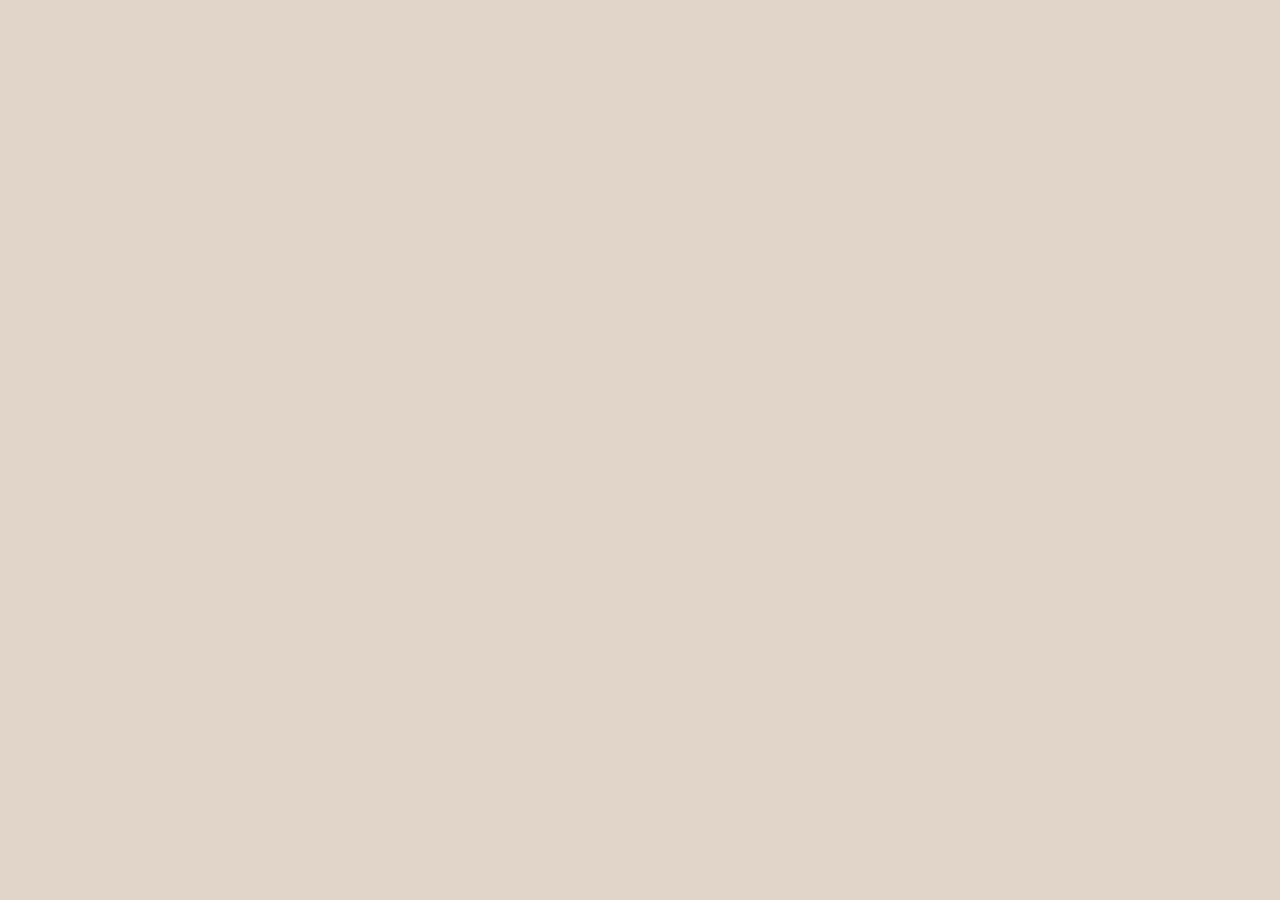
==== pages/home/index.html @ b7cb6e98 "feat: add basic page layout" ====
<!DOCTYPE html>
<html lang="en">
	<head>
		<meta charset="UTF-8" />
		<meta name="viewport" content="width=device-width, initial-scale=1.0" />

		<!--=============== FAVICON ===============-->
		<link rel="apple-touch-icon" sizes="180x180" href="../../assets/favicon/apple-touch-icon.png" />
		<link rel="icon" type="image/png" sizes="32x32" href="../../assets/favicon/favicon-32x32.png" />
		<link rel="icon" type="image/png" sizes="16x16" href="../../assets/favicon/favicon-16x16.png" />
		<link rel="manifest" href="../../assets/favicon/site.webmanifest" />

		<!--=============== CSS ===============-->
		<link rel="stylesheet" href="style.css" />

		<title>Coffee House</title>
	</head>
	<body>

		<!--==================== SCRIPT JS ====================-->
		<script src="script.js" defer></script>
	</body>
</html>
---- pages/home/style.css ----
/*=============== GOOGLE FONTS ===============*/
@import url('https://fonts.googleapis.com/css2?family=Inter:wght@400;600&display=swap');

/*=============== VARIABLES CSS ===============*/
:root {
  /*========== Colors ==========*/
  --text-dark: #403f3d;
  --text-light: #e1d4c9;
  --text-accent: #b0907a;
  --background-body: #e1d4c9;
  --background-container: #665f55;
  --background-backdrop: rgba(64, 63, 61, 0.8);
  --border-light: #c1b6ad;
  --border-dark: #665f55;

  /*========= Font and typography ==========*/
  /* 1rem = 10px*/
  --html-font-size: 62.5%;
  --body-font: 'Inter', sans-serif;
  --h1-font-size: 7.2rem;
  --h2-font-size: 6rem;
  --h3-font-size: 2.4rem;
  --big-font-size: 3.2rem;
  --medium-font-size: 1.6rem;
  --small-font-size: 1rem;

  /*========= Font weight ==========*/
  --font-regular: 400;
  --font-semi-bold: 600;
}

/*========== Responsive typography ==========*/
@media screen and (max-width: 730px) {
  :root {
    --h1-font-size: 6.2rem;
  }
}

@media screen and (max-width: 670px) {
  :root {
    --h1-font-size: 5.2rem;
    --h2-font-size: 3.2rem;
  }
}

@media screen and (max-width: 555px) {
  :root {
    --h1-font-size: 4.2rem;
  }
}

/*=============== BASE ===============*/
* {
  box-sizing: border-box;
  padding: 0;
  margin: 0;
}

html {
  font-size: var(--html-font-size);
  scroll-behavior: smooth;
}

body,
input,
textarea,
button {
  font-family: var(--body-font);
  font-size: var(--medium-font-size);
}

body {
  height: 100%;
  font-style: normal;
  font-weight: var(--font-regular);
  line-height: 150%;
  background-color: var(--background-body);
  color: var(--text-dark);
}

h1,
h2,
h3 {
  font-weight: var(--font-semi-bold);
}

ul,
ol,
li {
  list-style: none;
}

a {
  text-decoration: none;
}

img {
  display: block;
  max-width: 100%;
  height: auto;
}
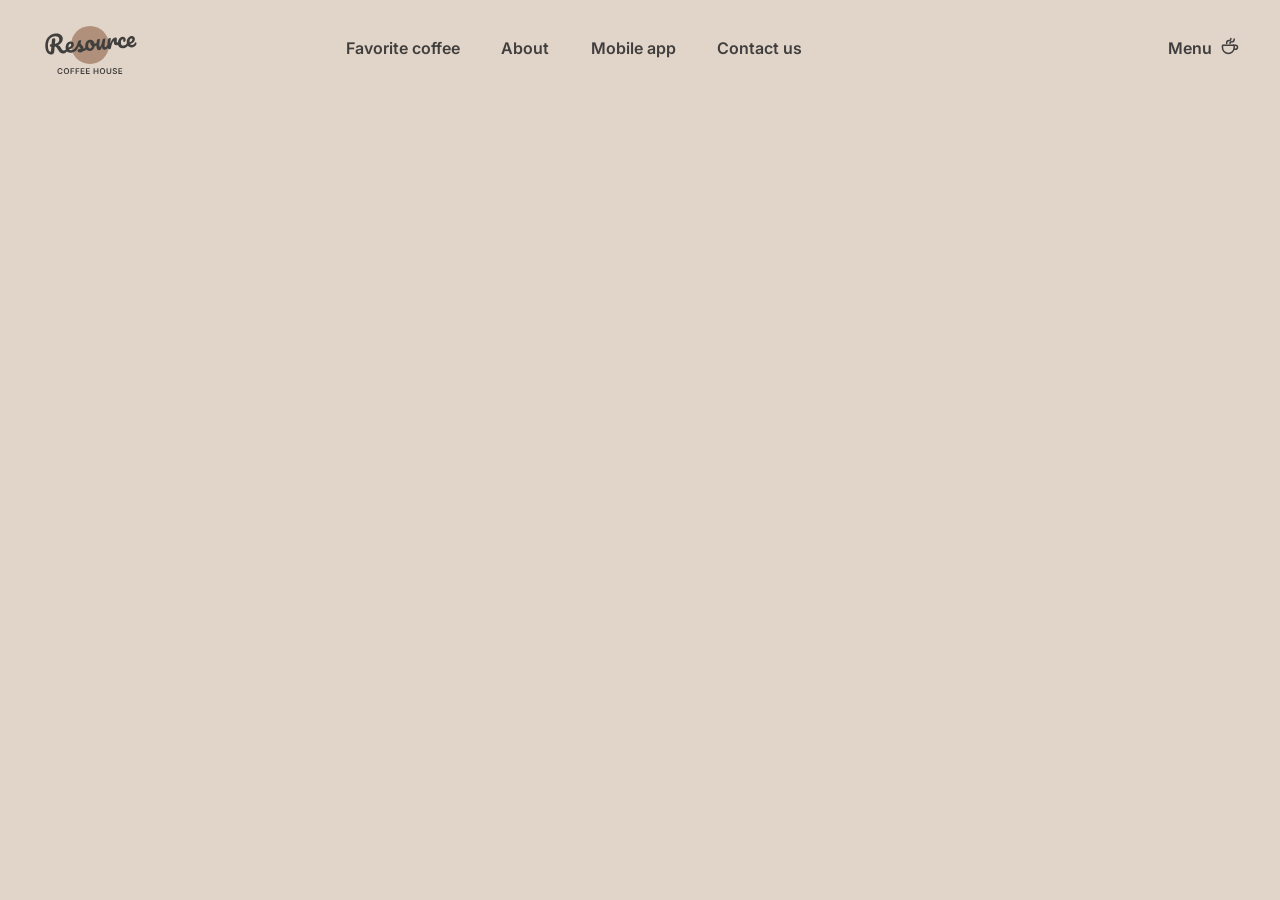
==== commit 2b6045ff: "feat: add header" ====
--- a/pages/home/index.html
+++ b/pages/home/index.html
@@ -16,6 +16,55 @@
 		<title>Coffee House</title>
 	</head>
 	<body>
+		<div class="wrapper">
+			<!--==================== HEADER ====================-->
+			<header class="header">
+				<div class="header__container _container">
+					<div class="header__logo">
+						<a class="logo" href="index.html">
+							<svg class="logo__icon">
+								<use xlink:href="../../assets/svg/sprite.svg#logo"></use>
+							</svg>
+						</a>
+					</div>
+					<div class="header__menu">
+						<nav class="menu">
+							<ul class="menu__list">
+								<li class="menu__item">
+									<a href="#favorite-coffee" class="menu__link link">Favorite coffee</a>
+								</li>
+								<li class="menu__item">
+									<a href="#about" class="menu__link link">About</a>
+								</li>
+								<li class="menu__item">
+									<a href="#mobile-app" class="menu__link link">Mobile app</a>
+								</li>
+								<li class="menu__item">
+									<a href="#contacts" class="menu__link link">Contact us</a>
+								</li>
+							</ul>
+						</nav>
+						<div class="header__coffee-menu image-link">
+							<a class="image-link__link link" href="../menu/index.html">
+								Menu
+								<svg class="coffee__icon">
+									<use xlink:href="../../assets/svg/sprite.svg#coffee-cup"></use>
+								</svg>
+							</a>
+						</div>
+					</div>
+					<div class="menu__icon">
+						<span></span>
+					</div>
+				</div>
+			</header>
+
+			<!--==================== MAIN ====================-->
+			<main class="main"></main>
+
+			<!--==================== FOOTER ====================-->
+			<footer class="footer" id="contacts"></footer>
+		</div>
 
 		<!--==================== SCRIPT JS ====================-->
 		<script src="script.js" defer></script>
--- a/pages/home/style.css
+++ b/pages/home/style.css
@@ -99,3 +99,127 @@
   max-width: 100%;
   height: auto;
 }
+
+/*=============== REUSABLE CSS CLASSES ===============*/
+.wrapper {
+  display: flex;
+  flex-direction: column;
+  min-height: 100%;
+  padding-top: 2rem;
+  padding-bottom: 4rem;
+  overflow: hidden;
+}
+
+._container {
+  max-width: 1440px;
+  margin: 0 auto;
+  padding: 0 4rem;
+}
+
+.text_italic {
+  color: var(--text-accent);
+  font-style: oblique;
+}
+
+.link {
+  position: relative;
+  font-weight: var(--font-semi-bold);
+  color: var(--text-dark);
+  line-height: 150%;
+  border-bottom: 8px solid transparent;
+}
+
+.link::after {
+  content: '';
+  position: absolute;
+  bottom: -6px;
+  display: block;
+  width: 100%;
+  height: 2px;
+  transform: scaleX(0);
+  opacity: 0;
+  background-color: var(--text-dark);
+  transition: all 0.4s ease-in-out;
+}
+
+@media (hover: hover) and (pointer: fine) {
+  .link:hover::after {
+    transform: scaleX(1);
+    opacity: 1;
+  }
+}
+
+.header-block__title {
+  font-size: var(--h2-font-size);
+  line-height: 125%;
+  font-style: normal;
+}
+
+/*=============== HEADER ===============*/
+.header {
+  width: 100%;
+}
+
+.header__container {
+  display: flex;
+  justify-content: space-between;
+  align-items: center;
+  min-height: 60px;
+  margin-bottom: 2rem;
+}
+
+/*========== logo ==========*/
+.header__logo {
+  width: 100px;
+  height: 60px;
+}
+
+.logo {
+  pointer-events: none;
+}
+
+.logo__icon {
+  width: 100px;
+  height: 60px;
+}
+
+/*========== header menu ==========*/
+.header__menu {
+  display: flex;
+  justify-content: space-between;
+  align-items: center;
+  width: 894px;
+}
+
+/*========== menu ==========*/
+.menu {
+  width: 456px;
+}
+
+.menu__list {
+  display: flex;
+  justify-content: space-between;
+}
+
+.menu__item,
+.image-link {
+  height: 28px;
+}
+
+/*========== coffee-menu ==========*/
+.coffee__icon {
+  margin-left: 0.4rem;
+  width: 20px;
+  height: 20px;
+  vertical-align: top;
+}
+
+/*========== burger ===========*/
+.menu__icon {
+  display: none;
+}
+
+/*=============== MAIN ===============*/
+.main {
+  flex: 1 1 auto;
+}
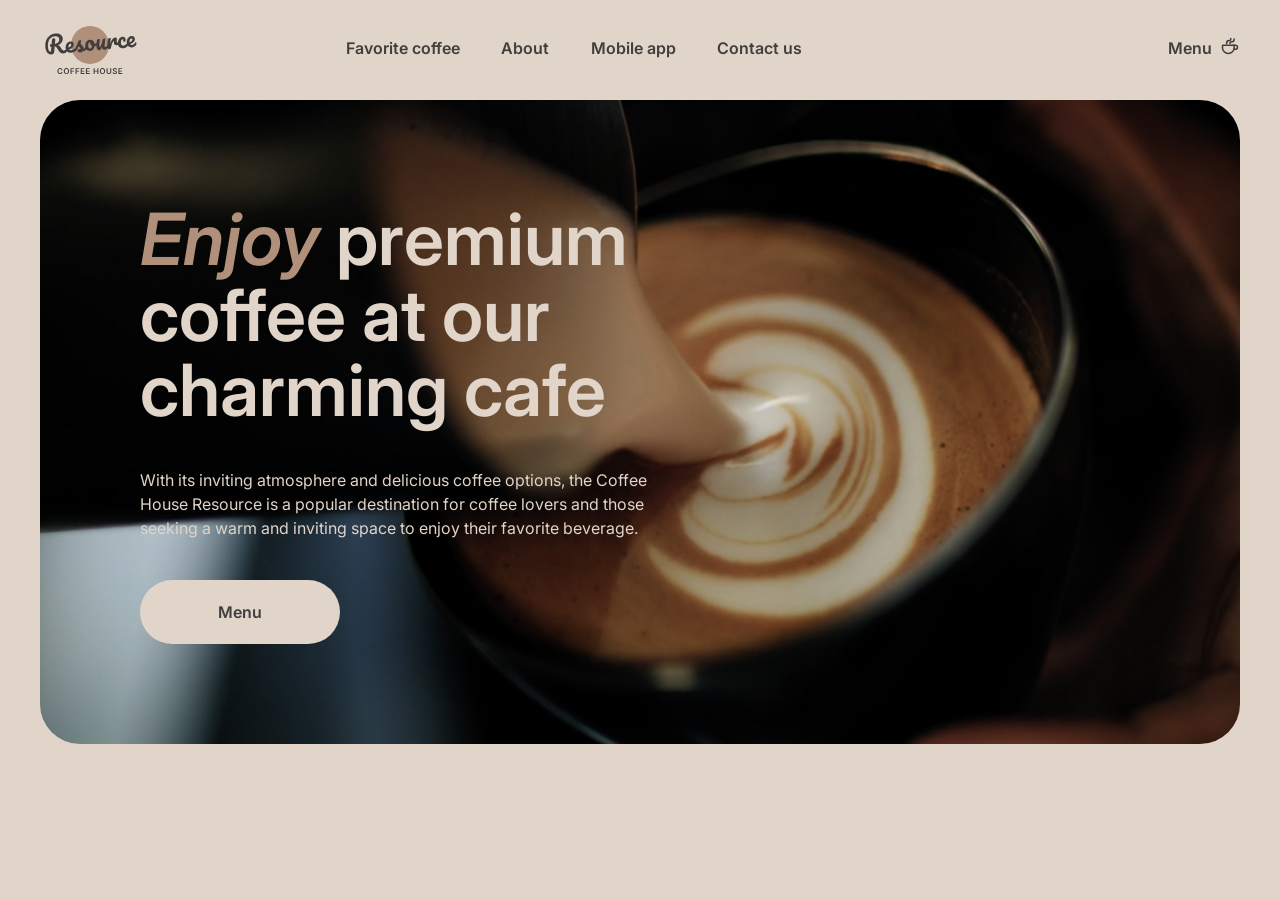
==== commit b05c5d6d: "feat: add hero section" ====
--- a/pages/home/index.html
+++ b/pages/home/index.html
@@ -60,7 +60,29 @@
 			</header>
 
 			<!--==================== MAIN ====================-->
-			<main class="main"></main>
+			<main class="main">
+				<!--==================== HERO ====================-->
+				<section class="hero" id="hero">
+					<div class="hero__container _container">
+						<div class="hero__box">
+							<div class="hero__content">
+								<h1 class="hero__title"><span class="text_italic">Enjoy</span> premium coffee at our charming cafe</h1>
+								<p class="hero__text">
+									With its inviting atmosphere and delicious coffee options, the Coffee House Resource is a popular
+									destination for coffee lovers and those seeking a warm and inviting space to enjoy their favorite
+									beverage.
+								</p>
+								<a class="hero__button button-primary" href="../menu/index.html">
+									<span class="button-primary__text">Menu</span>
+									<svg class="coffee-icon">
+										<use xlink:href="../../assets/svg/sprite.svg#coffee-cup"></use>
+									</svg>
+								</a>
+							</div>
+						</div>
+					</div>
+				</section>
+			</main>
 
 			<!--==================== FOOTER ====================-->
 			<footer class="footer" id="contacts"></footer>
--- a/pages/home/style.css
+++ b/pages/home/style.css
@@ -223,3 +223,72 @@
 .main {
   flex: 1 1 auto;
 }
+
+/*========== hero ===========*/
+.hero__container {
+  margin-bottom: 10rem;
+}
+
+.hero__box {
+  background: url('../../assets/images/img-hero.jpg');
+  background-position: center center;
+  background-size: cover;
+  background-repeat: no-repeat;
+  border-radius: 40px;
+  padding: 10.1rem 10rem 10rem;
+}
+
+.hero__content {
+  max-width: 530px;
+}
+
+.hero__title {
+  color: var(--text-light);
+  font-size: var(--h1-font-size);
+  line-height: 105%;
+  margin-bottom: 4rem;
+}
+
+.hero__text {
+  color: var(--text-light);
+  margin-bottom: 4rem;
+}
+
+.button-primary {
+  display: inline-block;
+  position: relative;
+  width: 200px;
+  padding: 2rem 0;
+  border-radius: 100px;
+  background: var(--background-body);
+  font-weight: var(--font-semi-bold);
+  color: var(--text-dark);
+  text-align: center;
+  cursor: pointer;
+}
+
+.button-primary__text {
+  transition: all 0.4s ease-out;
+}
+
+.coffee-icon {
+  position: absolute;
+  top: 50%;
+  left: 50%;
+  transform: translate(-50%, -50%);
+  margin-left: 2.6rem;
+  width: 20px;
+  height: 20px;
+  opacity: 0;
+  transition: all 0.4s ease;
+}
+
+@media (hover: hover) and (pointer: fine) {
+  .button-primary:hover .coffee-icon {
+    opacity: 1;
+  }
+
+  .button-primary:hover .button-primary__text {
+    margin-right: 2.9rem;
+  }
+}
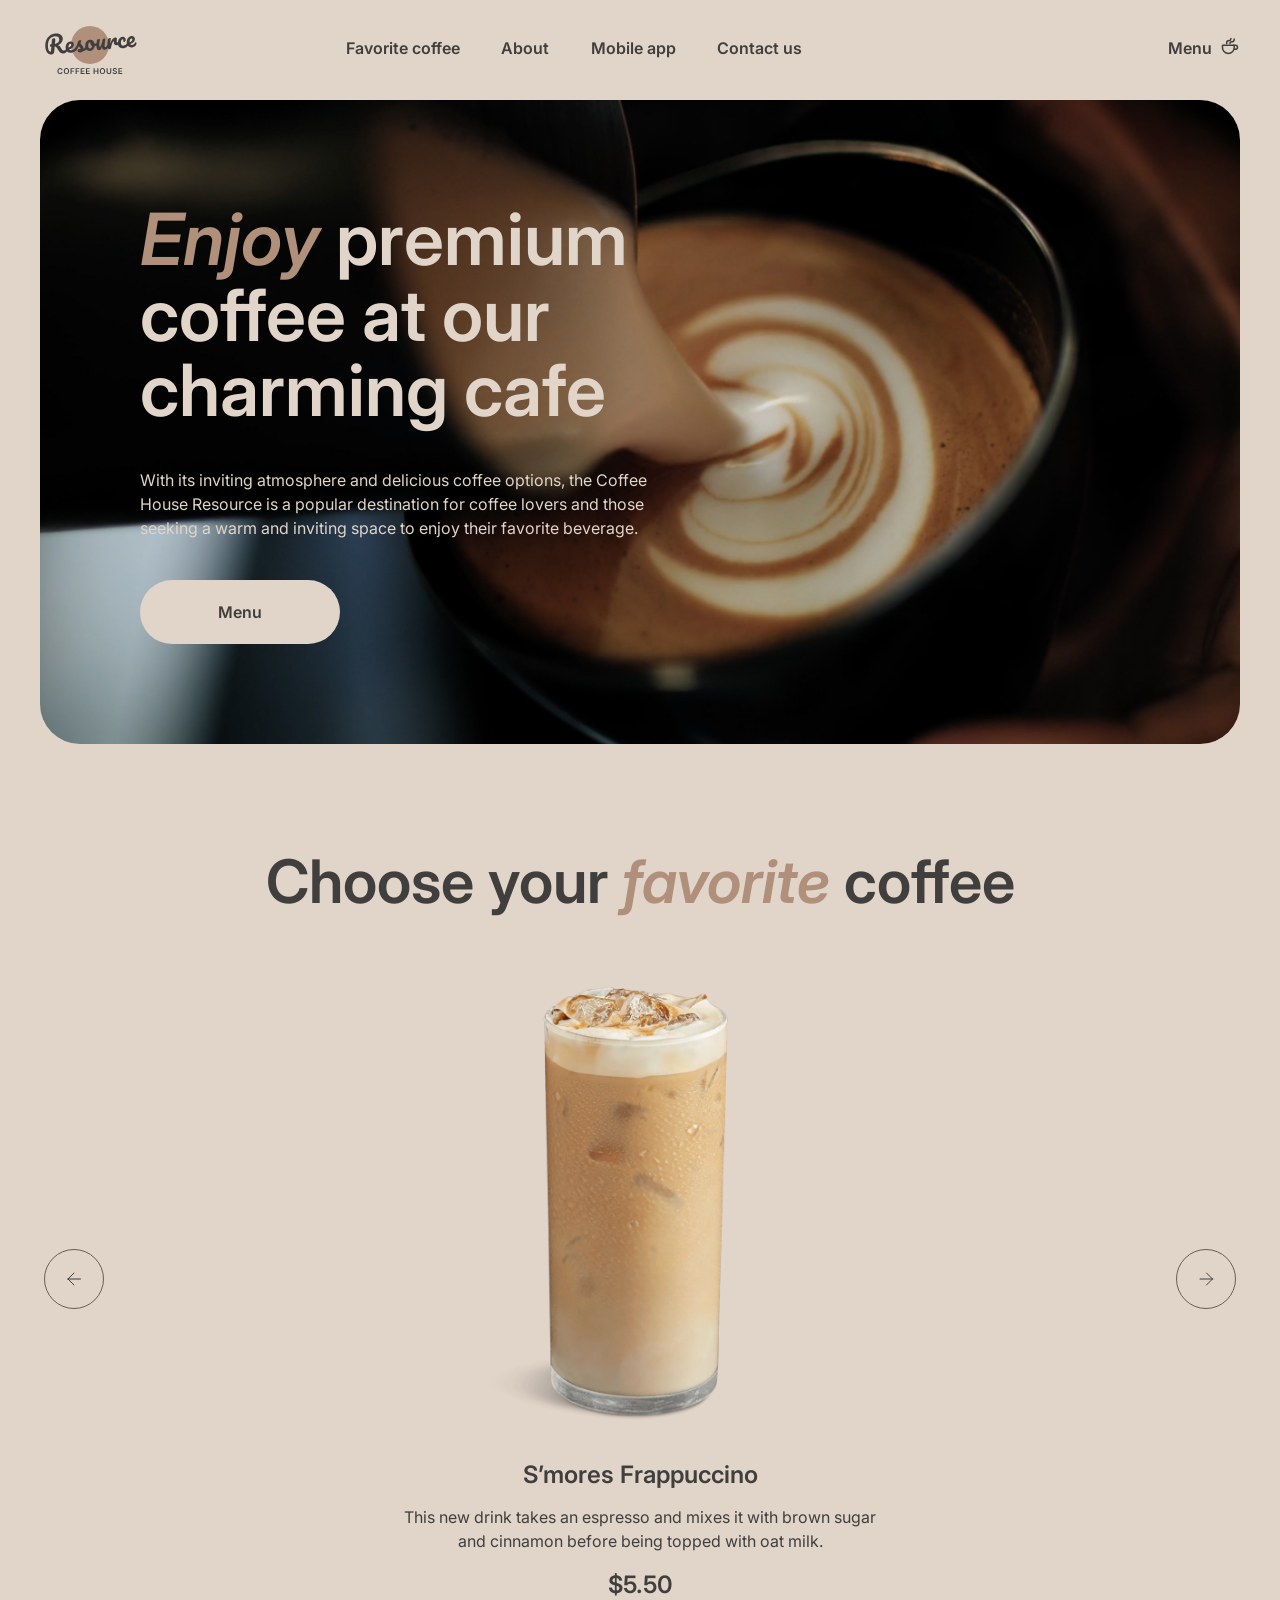
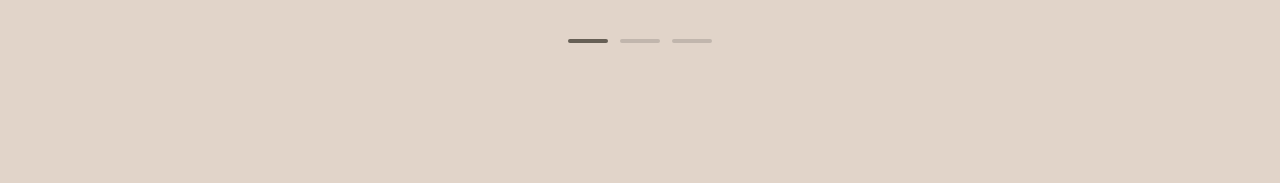
==== commit 841389e5: "feat: add favorite-coffee section" ====
--- a/pages/home/index.html
+++ b/pages/home/index.html
@@ -82,6 +82,42 @@
 						</div>
 					</div>
 				</section>
+				<!--==================== FAVORITE-COFFEE ====================-->
+				<section class="favorite-coffee" id="favorite-coffee">
+					<div class="favorite-coffee__container _container">
+						<div class="favorite-coffee__header header-block">
+							<h2 class="header-block__title">Choose your <span class="text_italic">favorite</span> coffee</h2>
+						</div>
+						<div class="favorite-coffee__column">
+							<div class="favorite-coffee__row">
+								<button class="button-control">
+									<svg class="button-control-icon">
+										<use xlink:href="../../assets/svg/sprite.svg#arrow-left"></use>
+									</svg>
+								</button>
+								<div class="favorite-coffee__content coffee-slider">
+									<img class="coffee-slider__img" src="../../assets/images/coffee-slider/1.png" alt="coffee" />
+									<h3 class="coffee-slider__title">S’mores Frappuccino</h3>
+									<p class="coffee-slider__description">
+										This new drink takes an espresso and mixes it with brown sugar and cinnamon before being topped with
+										oat milk.
+									</p>
+									<span class="coffee-slider__value">$5.50</span>
+								</div>
+								<button class="button-control">
+									<svg class="button-control-icon">
+										<use xlink:href="../../assets/svg/sprite.svg#arrow-right"></use>
+									</svg>
+								</button>
+							</div>
+							<div class="favorite-coffee__progress progress">
+								<span class="dash dash_active"></span>
+								<span class="dash"></span>
+								<span class="dash"></span>
+							</div>
+						</div>
+					</div>
+				</section>
 			</main>
 
 			<!--==================== FOOTER ====================-->
--- a/pages/home/style.css
+++ b/pages/home/style.css
@@ -292,3 +292,103 @@
     margin-right: 2.9rem;
   }
 }
+
+/*========== favorite-coffee ===========*/
+.favorite-coffee__container {
+  margin-bottom: 10rem;
+}
+
+.favorite-coffee__header {
+  text-align: center;
+  margin-bottom: 4rem;
+}
+
+.favorite-coffee__column {
+  display: flex;
+  flex-direction: column;
+  padding: 0 0.4rem;
+}
+
+.favorite-coffee__row {
+  display: flex;
+  justify-content: space-between;
+  align-items: center;
+  margin-bottom: 3.9rem;
+}
+
+.button-control {
+  display: flex;
+  align-items: center;
+  justify-content: center;
+  width: 60px;
+  height: 60px;
+  border-radius: 100px;
+  border: 1px solid var(--border-dark);
+  background-color: var(--background-body);
+  transition: all 0.4s ease;
+  cursor: pointer;
+}
+
+.button-control-icon {
+  width: 24px;
+  height: 24px;
+  stroke: var(--text-dark);
+  transition: all 0.4s ease;
+}
+
+@media (hover: hover) and (pointer: fine) {
+  .button-control:hover {
+    background-color: var(--background-container);
+  }
+
+  .button-control:hover .button-control-icon {
+    stroke: var(--border-light);
+  }
+}
+
+.coffee-slider {
+  max-width: 480px;
+  display: flex;
+  flex-direction: column;
+  align-items: center;
+}
+
+.coffee-slider__img {
+  width: 100%;
+  margin-bottom: 2.1rem;
+}
+
+.coffee-slider__title {
+  font-size: var(--h3-font-size);
+  line-height: 125%;
+  margin-bottom: 1.5rem;
+}
+
+.coffee-slider__description {
+  text-align: center;
+  margin-bottom: 1.7rem;
+}
+
+.coffee-slider__value {
+  font-size: var(--h3-font-size);
+  line-height: 125%;
+  font-weight: var(--font-semi-bold);
+}
+
+.progress {
+  align-self: center;
+  display: flex;
+  gap: 12px;
+}
+
+.dash {
+  display: inline-block;
+  width: 40px;
+  height: 4px;
+  border-radius: 100px;
+  background-color: var(--border-light);
+}
+
+.dash_active {
+  background-color: var(--border-dark);
+}
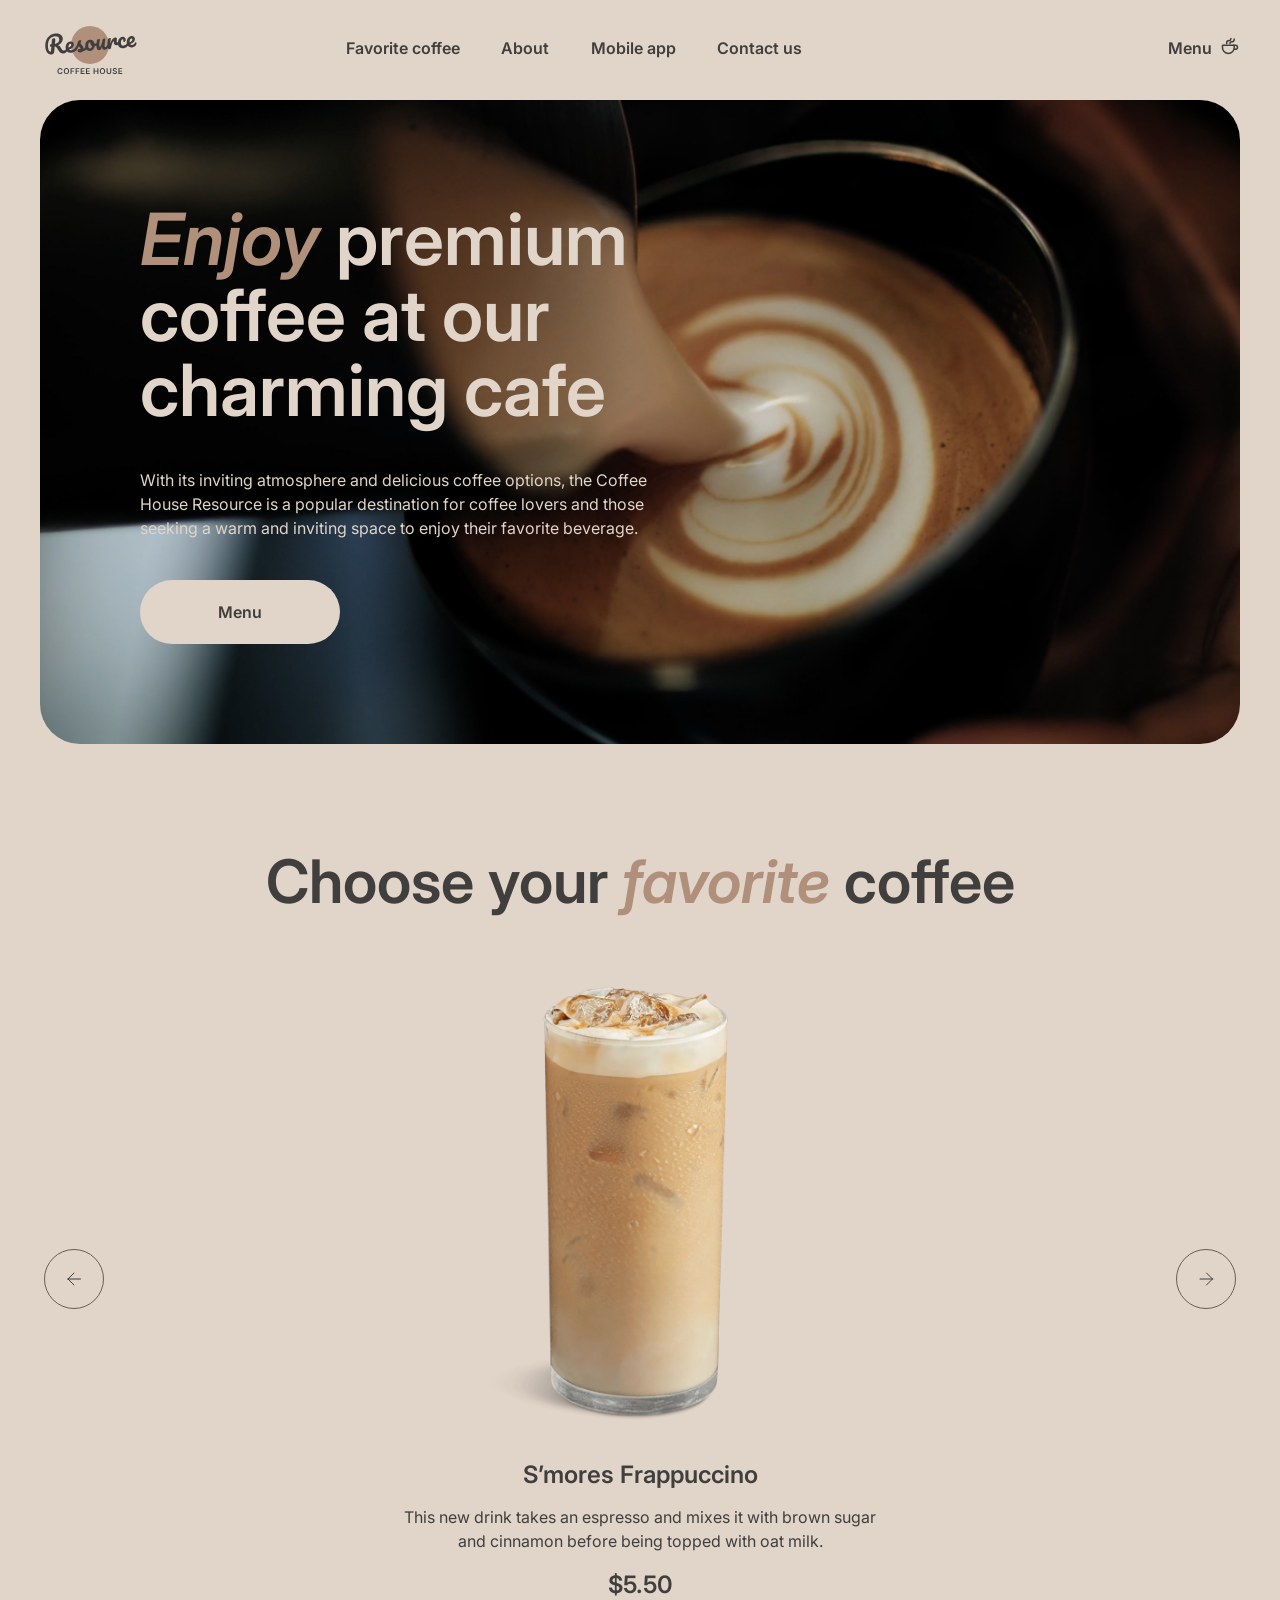
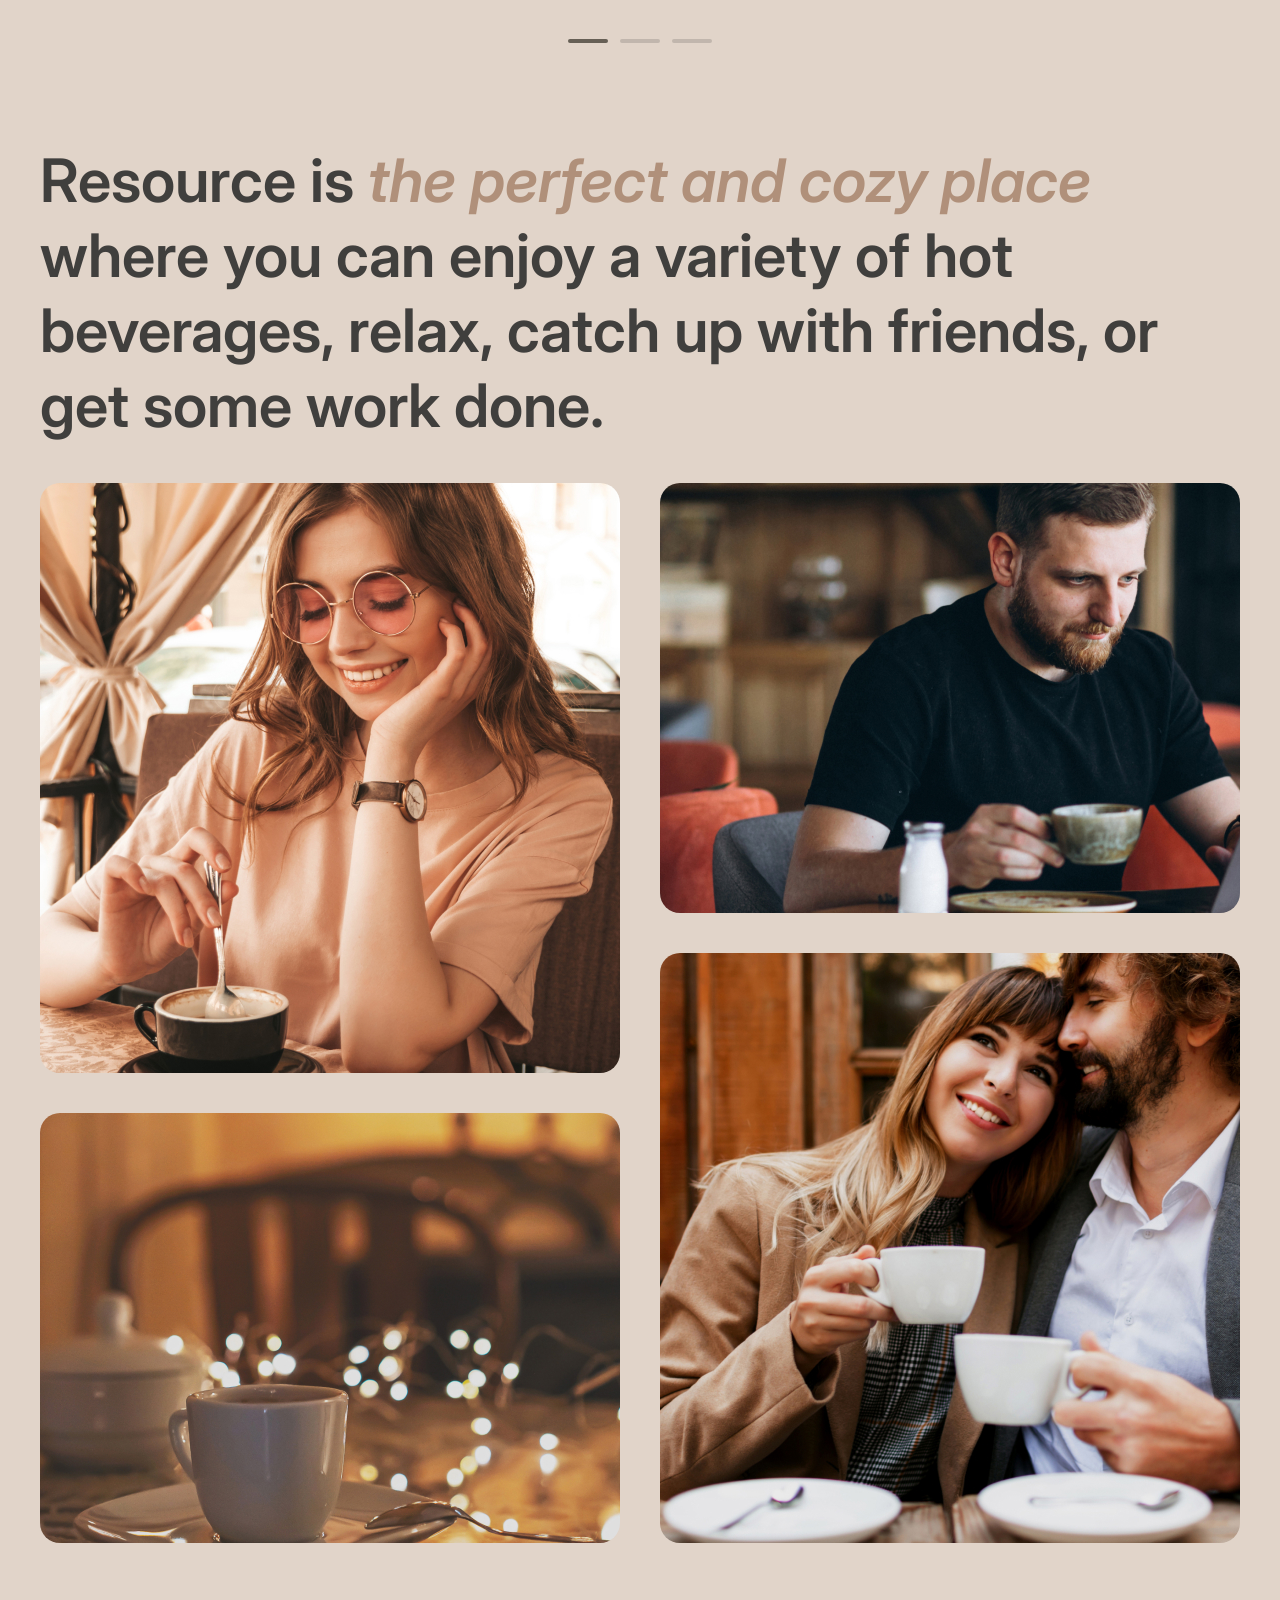
==== commit d09a888a: "feat: add about section" ====
--- a/pages/home/index.html
+++ b/pages/home/index.html
@@ -118,6 +118,27 @@
 						</div>
 					</div>
 				</section>
+				<!--==================== ABOUT ====================-->
+				<section class="about" id="about">
+					<div class="about__container _container">
+						<div class="about__header header-block">
+							<h2 class="header-block__title">
+								Resource is <span class="text_italic">the perfect and cozy place</span> where you can enjoy a variety of
+								hot beverages, relax, catch up with friends, or get some work done.
+							</h2>
+						</div>
+						<div class="about__row">
+							<div class="about__column">
+								<div class="about__image-box"></div>
+								<div class="about__image-box"></div>
+							</div>
+							<div class="about__column">
+								<div class="about__image-box"></div>
+								<div class="about__image-box"></div>
+							</div>
+						</div>
+					</div>
+				</section>
 			</main>
 
 			<!--==================== FOOTER ====================-->
--- a/pages/home/style.css
+++ b/pages/home/style.css
@@ -392,3 +392,63 @@
 .dash_active {
   background-color: var(--border-dark);
 }
+
+/*========== about ===========*/
+.about__container {
+  margin-bottom: 10rem;
+}
+
+.about__header {
+  margin-bottom: 4rem;
+}
+
+.about__row {
+  display: flex;
+  flex-wrap: wrap;
+  margin: 0px -2rem;
+}
+
+.about__column {
+  flex: 50%;
+  max-width: 50%;
+  padding: 0 2rem;
+}
+
+.about__image-box {
+  max-width: 660px;
+  border-radius: 20px;
+  background-size: 726px;
+  background-position: center;
+  background-repeat: no-repeat;
+  transition: 0.4s ease;
+}
+
+.about__image-box:not(:last-child) {
+  margin-bottom: 4rem;
+}
+
+.about__column:first-child .about__image-box:first-child {
+  height: 590px;
+  background-image: url('../../assets/images/about/1.jpg');
+}
+
+.about__column:first-child .about__image-box:last-child {
+  height: 430px;
+  background-image: url('../../assets/images/about/2.jpg');
+}
+
+.about__column:last-child .about__image-box:first-child {
+  height: 430px;
+  background-image: url('../../assets/images/about/3.jpg');
+}
+
+.about__column:last-child .about__image-box:last-child {
+  height: 590px;
+  background-image: url('../../assets/images/about/4.jpg');
+}
+
+@media (hover: hover) and (pointer: fine) {
+  .about__image-box:hover {
+    background-size: 660px;
+  }
+}
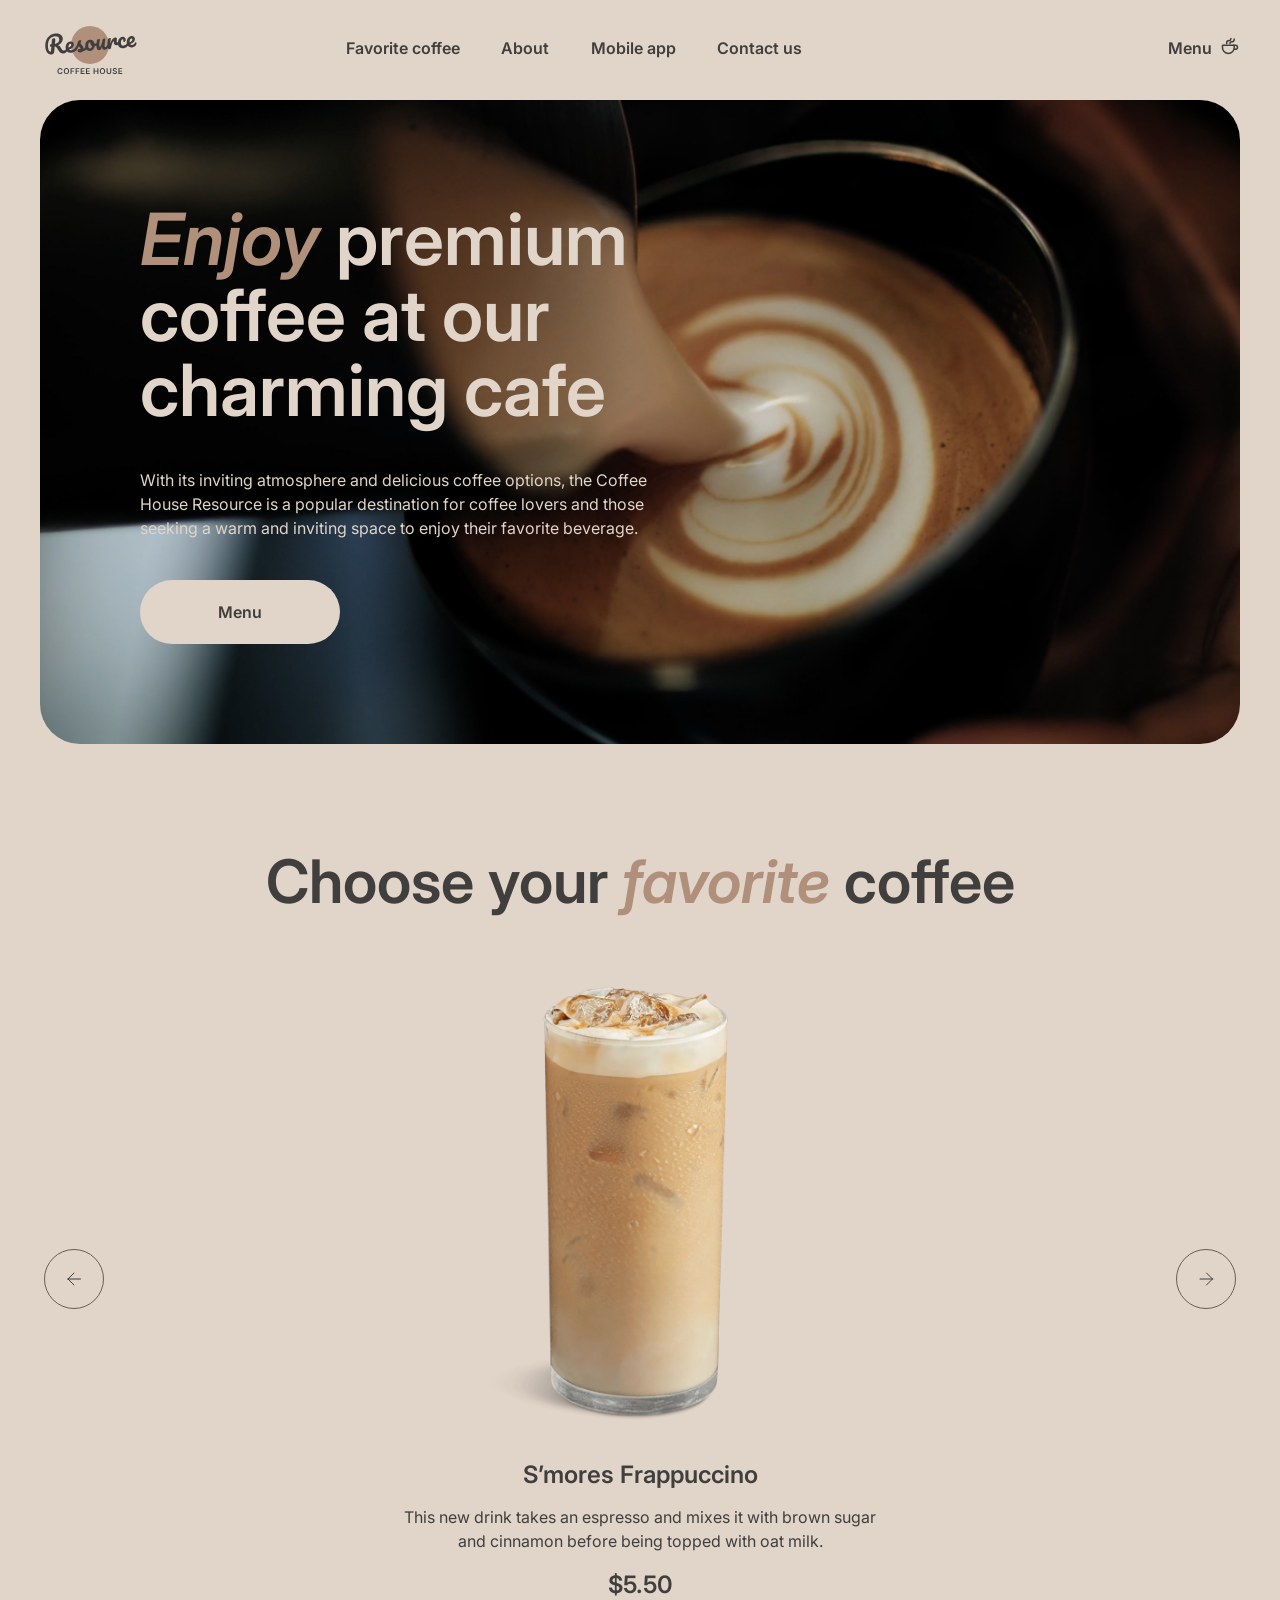
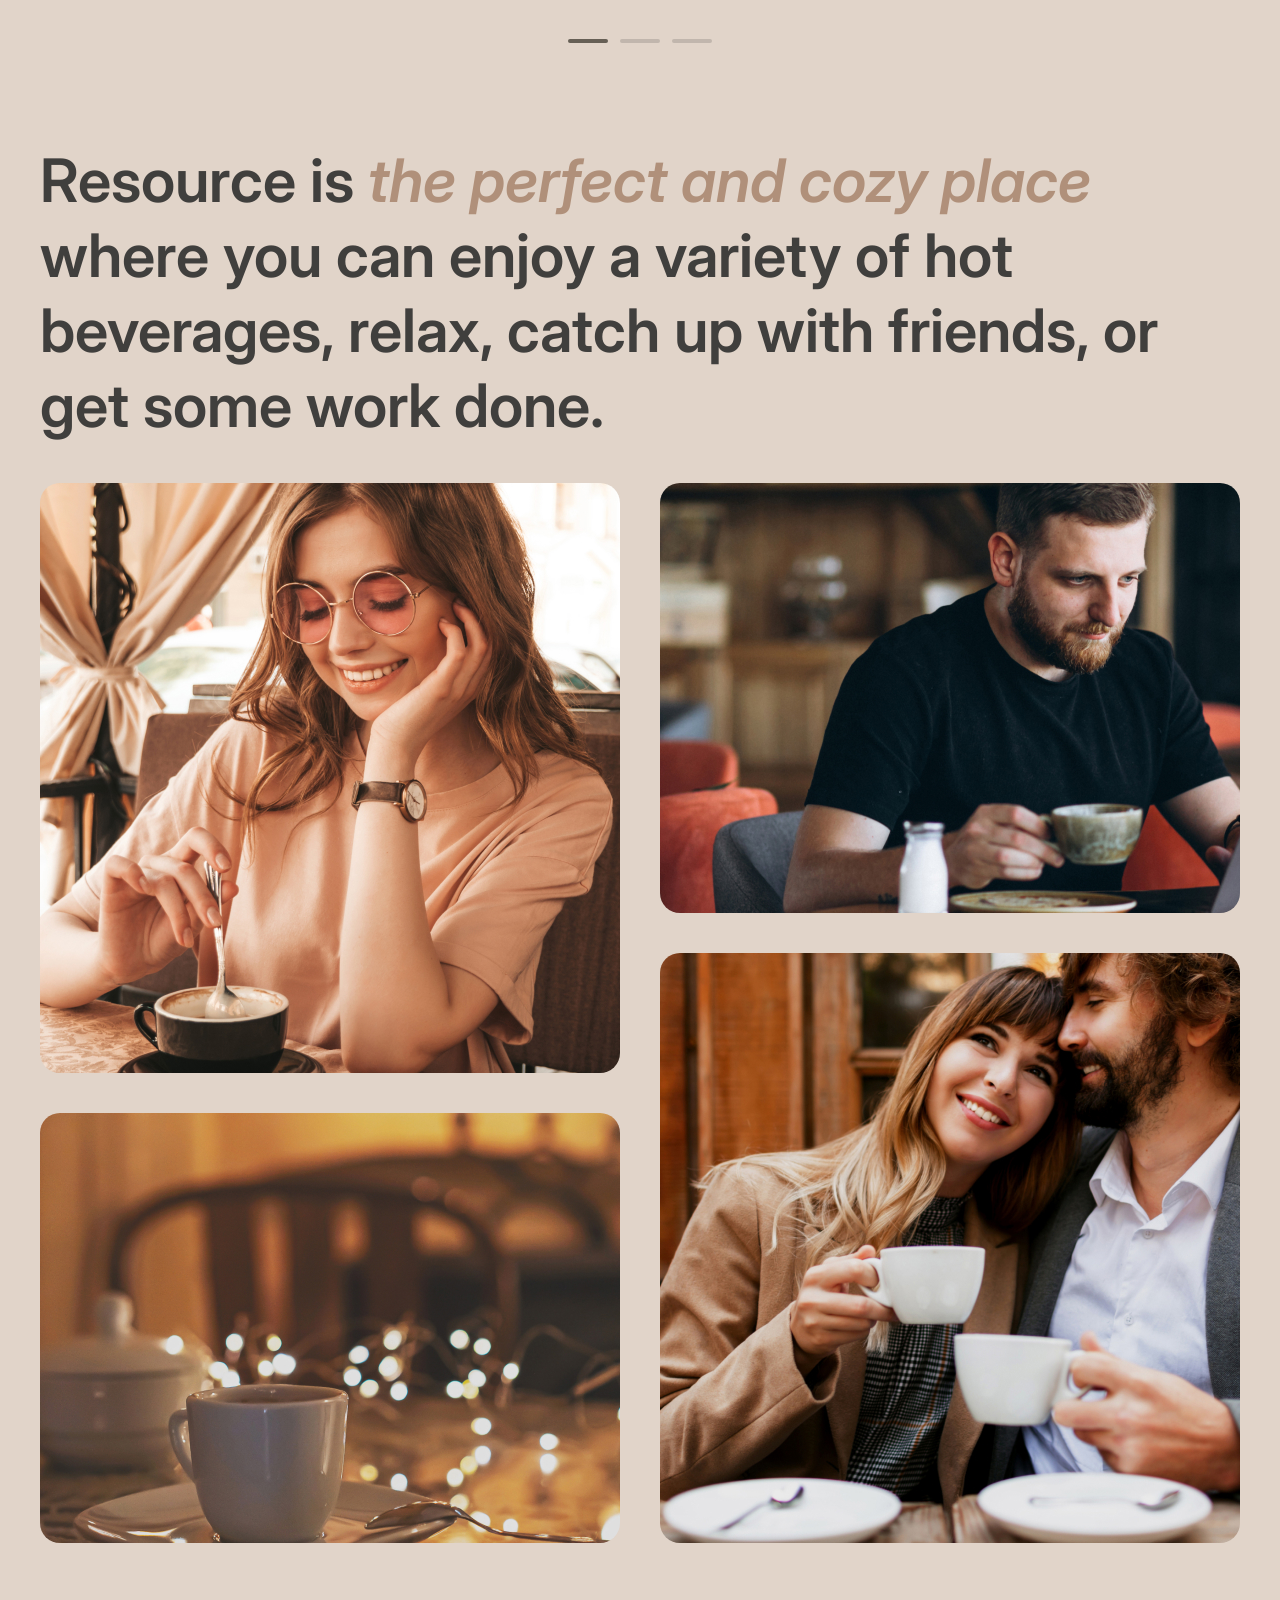
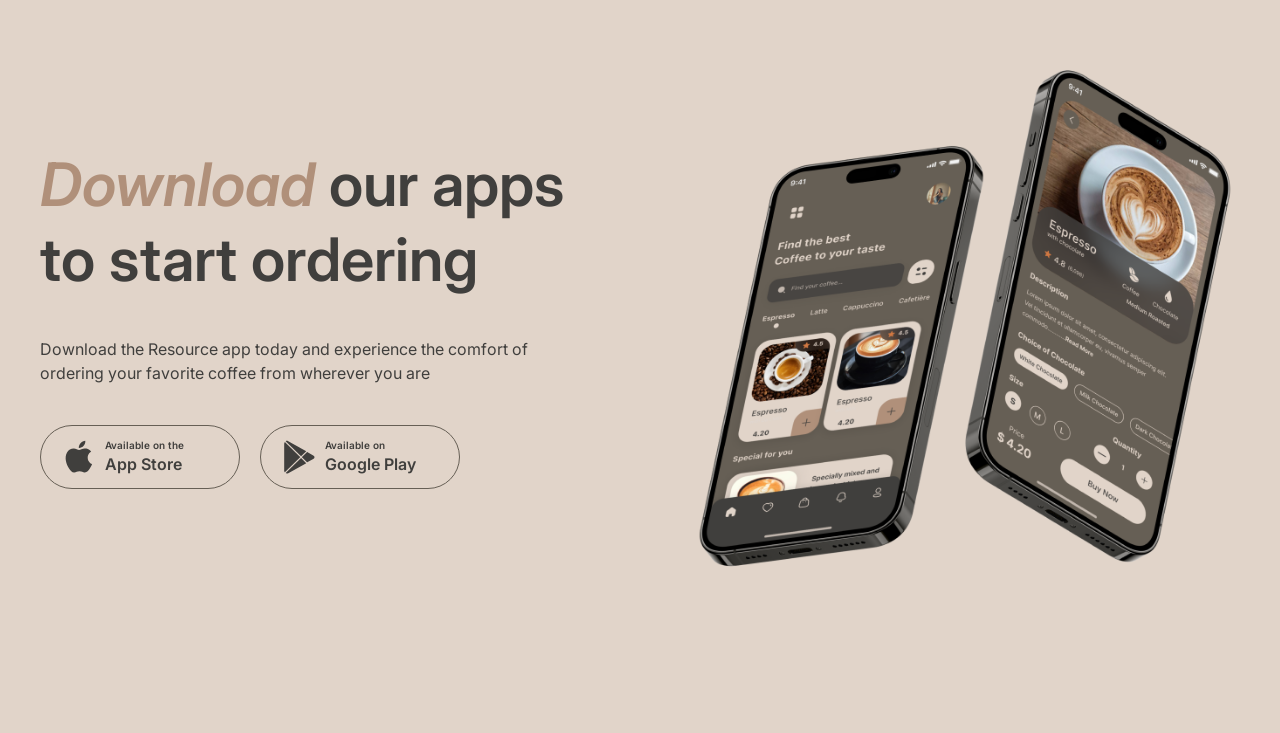
==== commit 9bf22705: "feat: add mobile-app section" ====
--- a/pages/home/index.html
+++ b/pages/home/index.html
@@ -139,6 +139,48 @@
 						</div>
 					</div>
 				</section>
+				<!--==================== MOBILE-APP ====================-->
+				<section class="mobile-app" id="mobile-app">
+					<div class="mobile-app__container _container">
+						<div class="mobile-app__row">
+							<div class="mobile-app__content">
+								<div class="mobile-app__header header-block">
+									<h2 class="header-block__title">
+										<span class="text_italic">Download</span> our apps to start ordering
+									</h2>
+								</div>
+								<p class="mobile-app__text">
+									Download the Resource app today and experience the comfort of ordering your favorite coffee from
+									wherever you are
+								</p>
+								<a class="mobile-app__button-mobile button-mobile" href="https://www.apple.com/app-store/">
+									<svg class="button-mobile-icon">
+										<use xlink:href="../../assets/svg/sprite.svg#apple"></use>
+									</svg>
+									<div class="button-mobile__desc">
+										<p class="button-mobile__subtitle">Available on the</p>
+										<p class="button-primary__title">App Store</p>
+									</div>
+								</a>
+								<a
+									class="mobile-app__button-mobile button-mobile"
+									href="https://play.google.com/store/games?hl=en&gl=US"
+								>
+									<svg class="button-mobile-icon">
+										<use xlink:href="../../assets/svg/sprite.svg#gp"></use>
+									</svg>
+									<div class="button-mobile__desc">
+										<p class="button-mobile__subtitle">Available on</p>
+										<p class="button-primary__title">Google Play</p>
+									</div>
+								</a>
+							</div>
+							<div class="mobile-app__screens">
+								<img class="mobile-app__image" src="../../assets/images/mobile-screens.png" alt="mobile screens" />
+							</div>
+						</div>
+					</div>
+				</section>
 			</main>
 
 			<!--==================== FOOTER ====================-->
--- a/pages/home/style.css
+++ b/pages/home/style.css
@@ -452,3 +452,87 @@
     background-size: 660px;
   }
 }
+
+/*========== mobile-app ===========*/
+.mobile-app__container {
+  margin-bottom: 10rem;
+}
+
+.mobile-app__row {
+  display: flex;
+  align-items: center;
+  gap: 10rem;
+}
+
+.mobile-app__content,
+.mobile-app__screens {
+  flex: 50%;
+  max-width: 50%;
+}
+
+.mobile-app__content {
+  margin-bottom: -2rem;
+}
+
+.mobile-app__header {
+  margin-bottom: 4rem;
+}
+
+.mobile-app__text {
+  margin-bottom: 4rem;
+}
+
+.button-mobile {
+  display: inline-flex;
+  justify-content: start;
+  align-items: center;
+  width: 200px;
+  padding: 1.2rem 2rem;
+  border-radius: 100px;
+  background-color: var(--text-light);
+  border: 1px solid var(--border-dark);
+  color: var(--text-dark);
+  font-weight: var(--font-semi-bold);
+  cursor: pointer;
+  transition: all 0.4s ease-out;
+}
+
+.button-mobile__desc {
+  margin-left: 0.8rem;
+}
+
+.button-mobile__subtitle {
+  font-size: var(--small-font-size);
+  line-height: 140%;
+}
+
+.button-primary__title {
+  font-size: var(--medium-font-size);
+  line-height: 150%;
+}
+
+.button-mobile-icon {
+  width: 36px;
+  height: 36px;
+  fill: var(--text-dark);
+  transition: all 0.4s ease-out;
+}
+
+@media (hover: hover) and (pointer: fine) {
+  .button-mobile:hover {
+    color: var(--text-light);
+    background-color: var(--background-container);
+  }
+
+  .button-mobile:hover .button-mobile-icon {
+    fill: var(--text-light);
+  }
+}
+
+.mobile-app__button-mobile:first-of-type {
+  margin-right: 1.6rem;
+}
+
+.mobile-app__button-mobile {
+  margin-bottom: 2rem;
+}
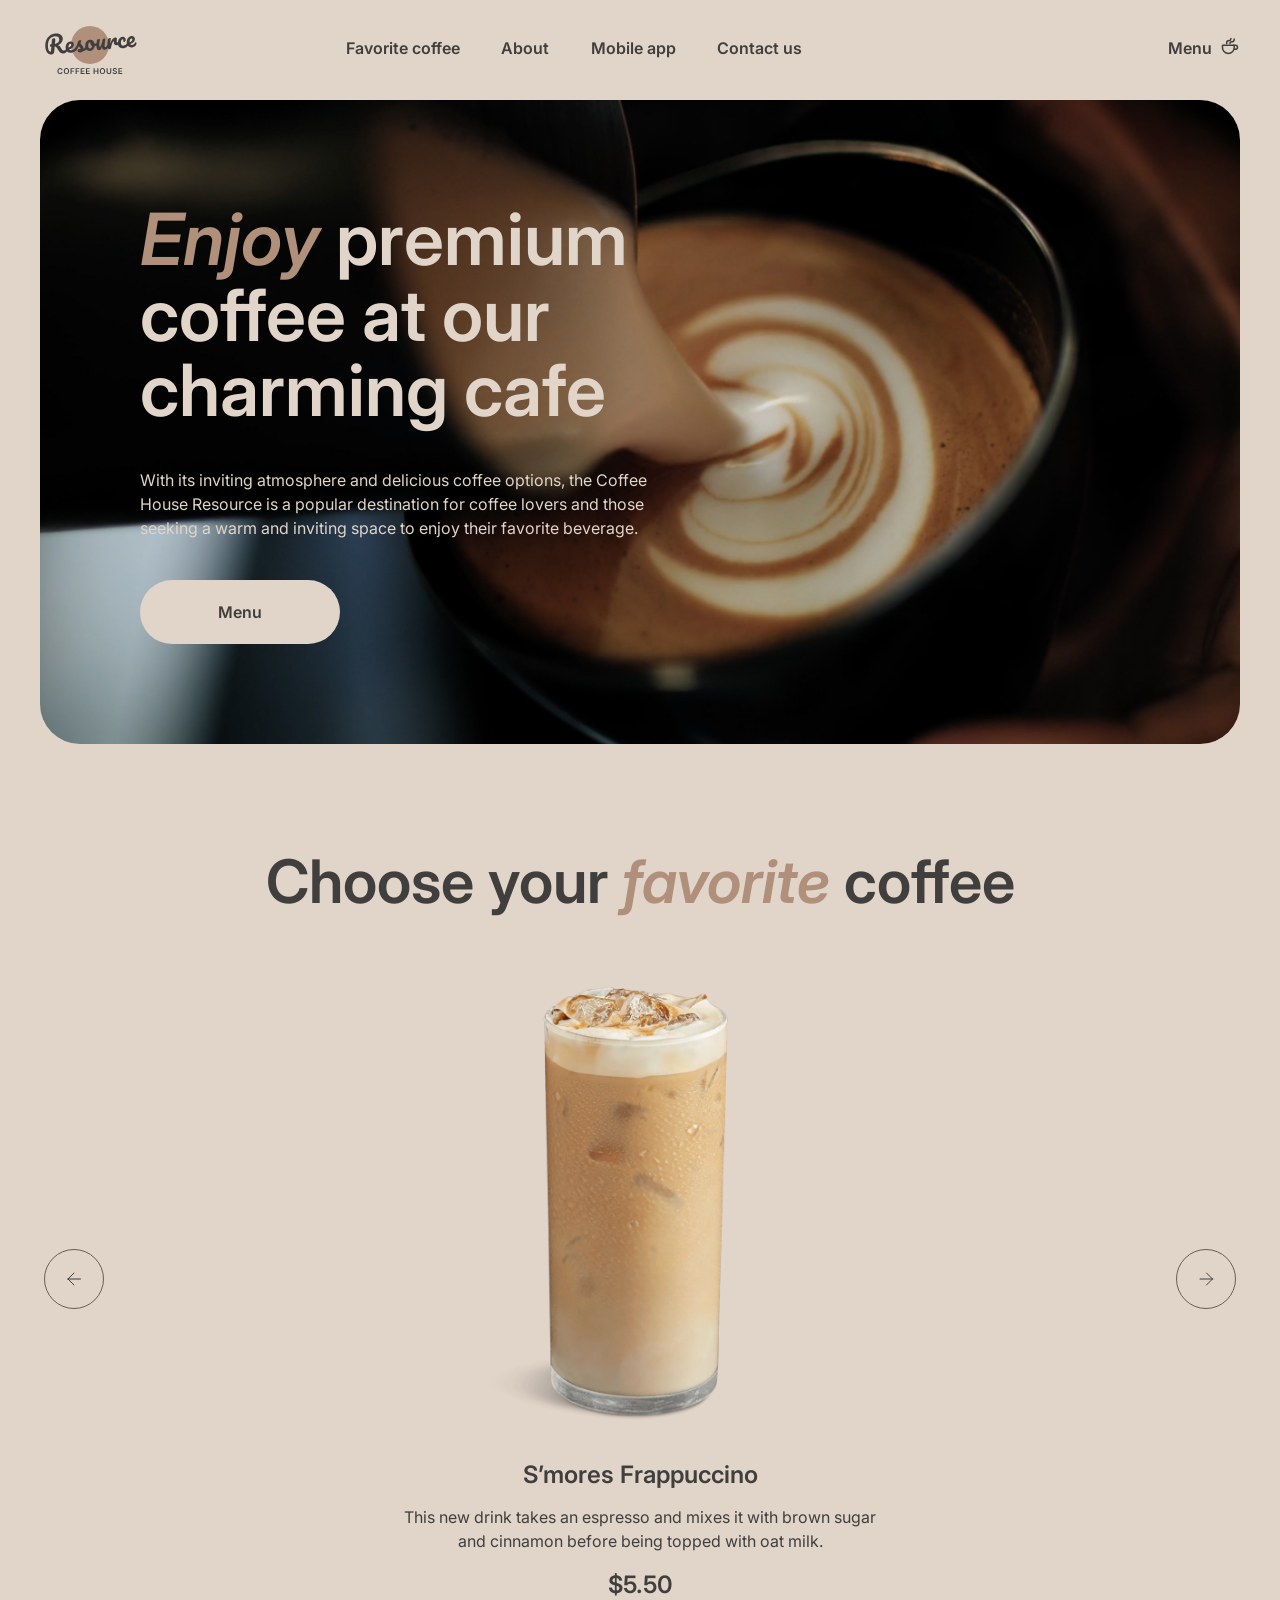
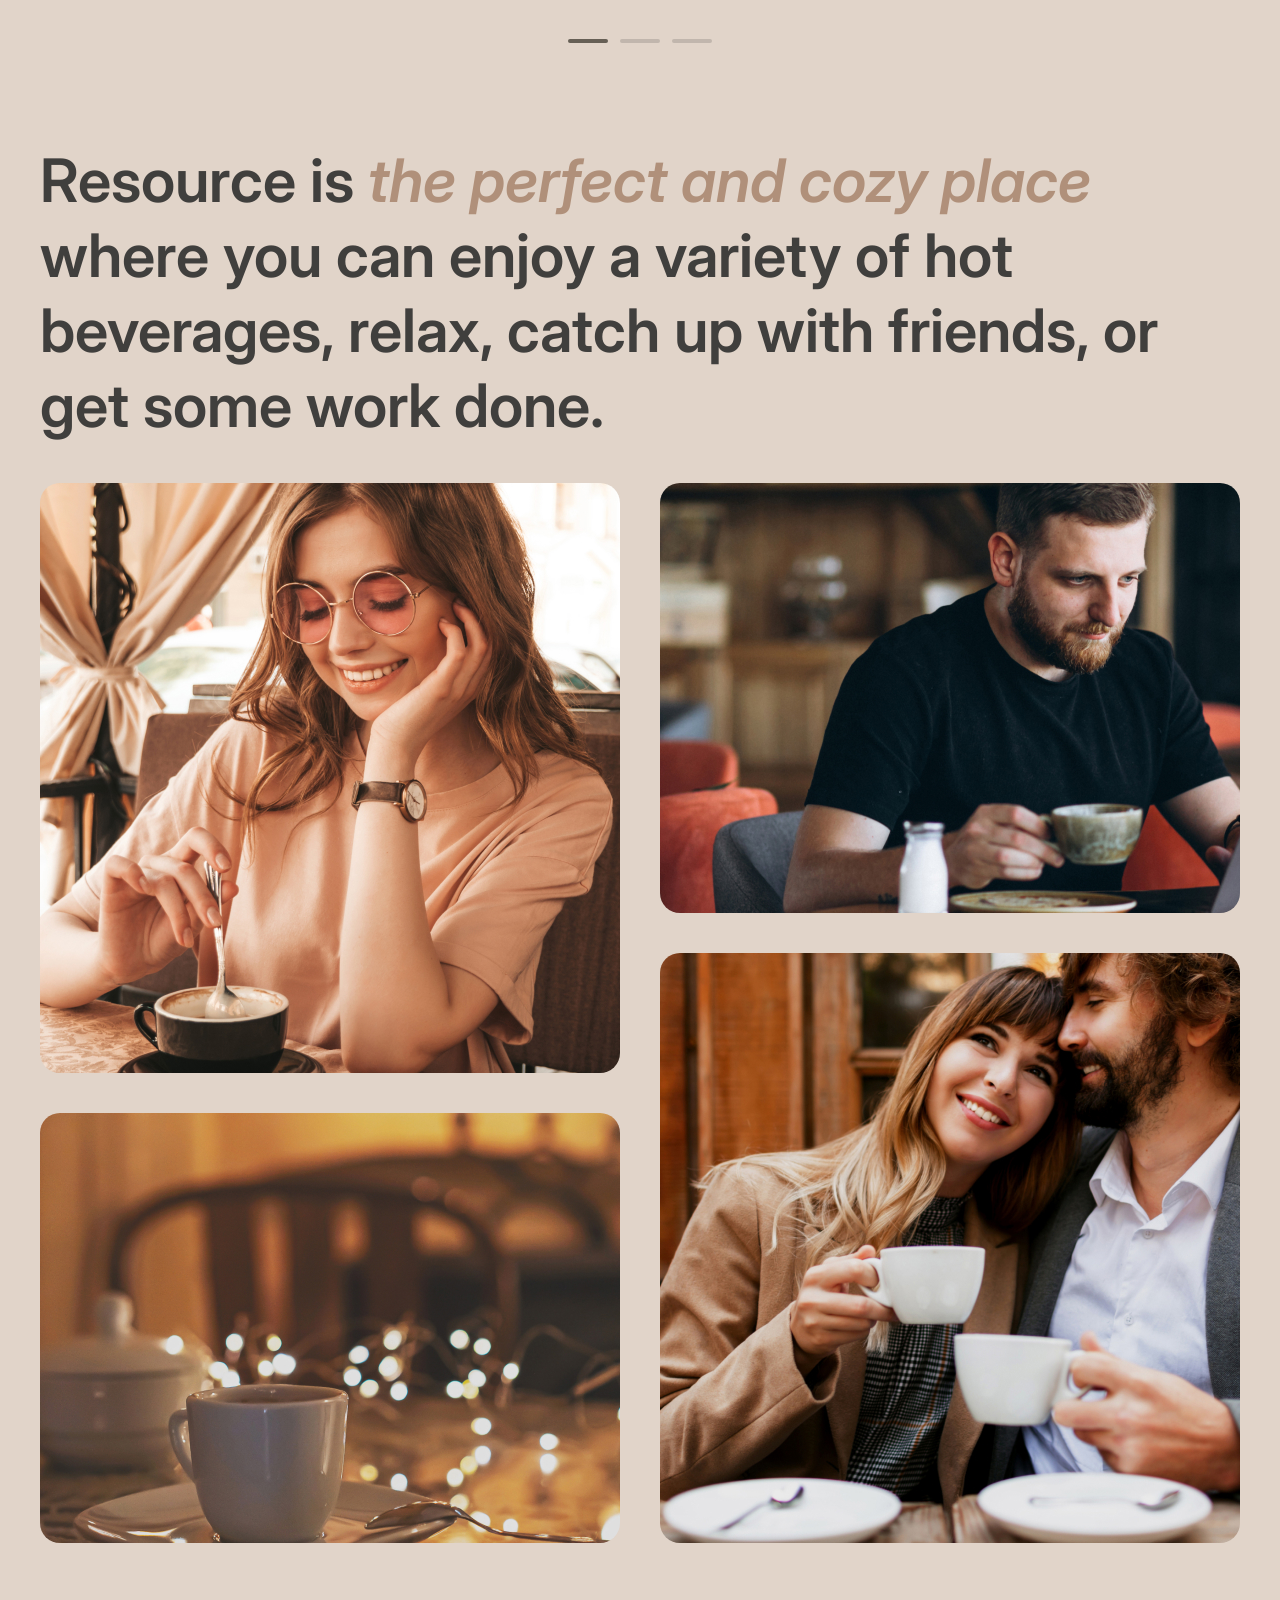
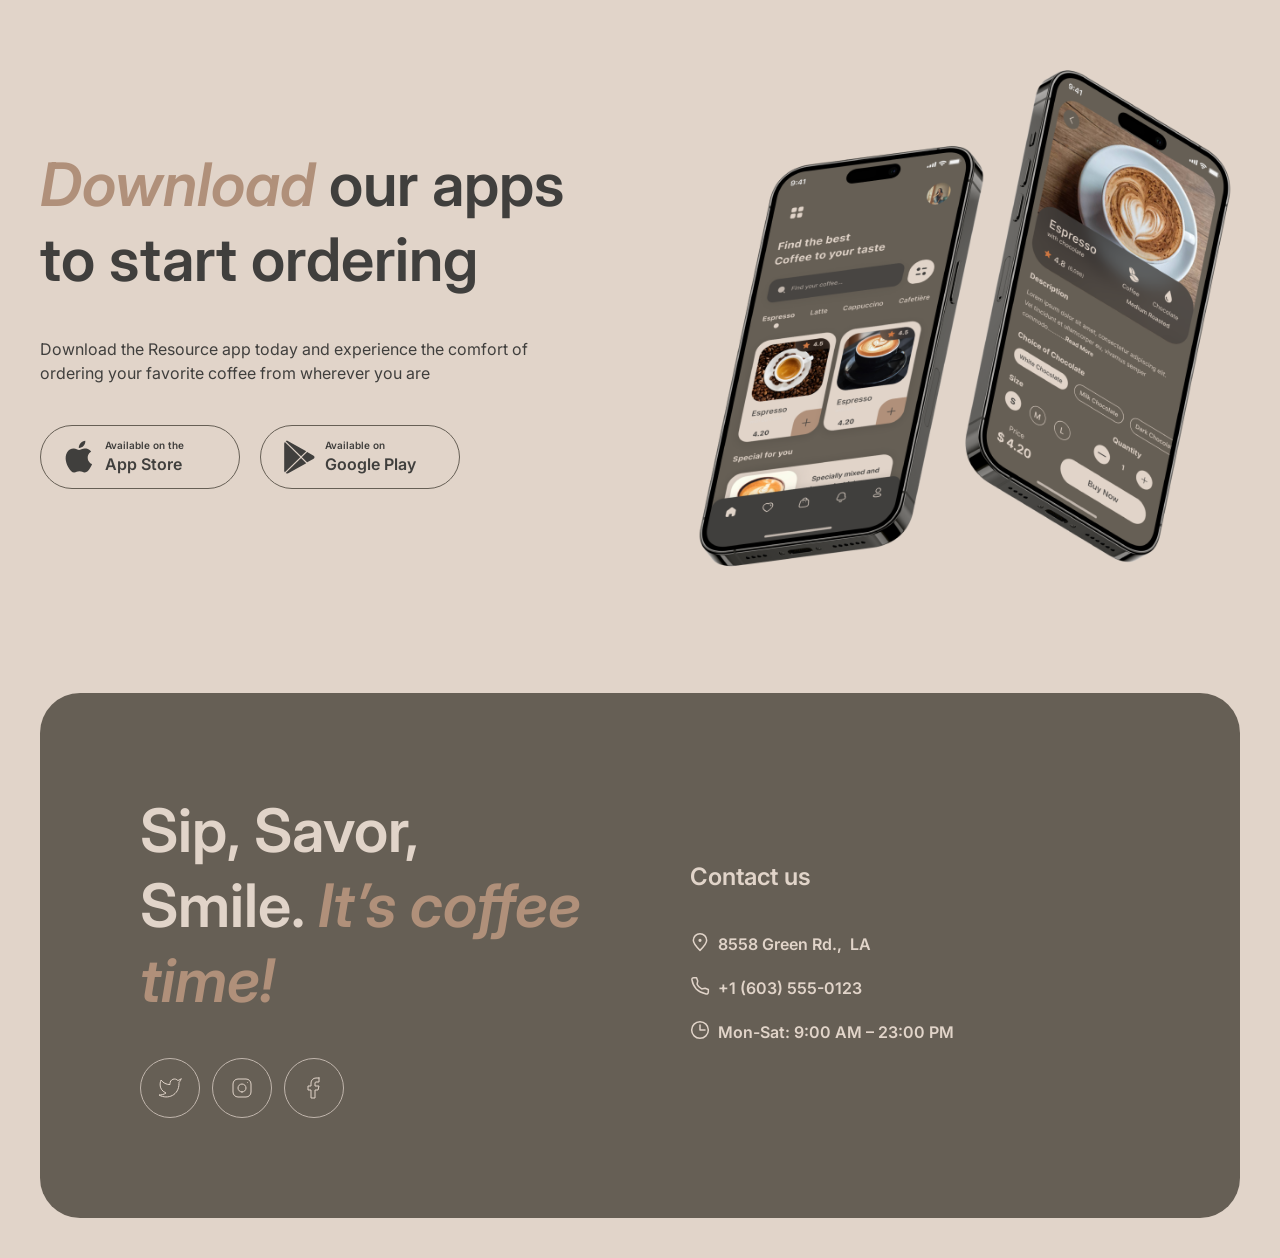
==== commit c45449dd: "feat: add footer" ====
--- a/pages/home/index.html
+++ b/pages/home/index.html
@@ -184,7 +184,75 @@
 			</main>
 
 			<!--==================== FOOTER ====================-->
-			<footer class="footer" id="contacts"></footer>
+			<footer class="footer" id="contacts">
+				<div class="footer__container _container">
+					<div class="footer__box">
+						<div class="footer__row">
+							<div class="footer__content">
+								<div class="footer__header header-block">
+									<h2 class="header-block__title">
+										Sip, Savor, Smile. <span class="text_italic">It’s coffee time!</span>
+									</h2>
+								</div>
+								<div class="footer__socials socials">
+									<ul class="socials__list">
+										<li class="socials__item">
+											<a class="socials__link" href="https://twitter.com/?lang=en">
+												<svg class="social-link-icon">
+													<use xlink:href="../../assets/svg/sprite.svg#twitter"></use>
+												</svg>
+											</a>
+										</li>
+										<li class="socials__item">
+											<a class="socials__link" href="https://www.instagram.com/">
+												<svg class="social-link-icon">
+													<use xlink:href="../../assets/svg/sprite.svg#instagram"></use>
+												</svg>
+											</a>
+										</li>
+										<li class="socials__item">
+											<a class="socials__link" href="https://en-gb.facebook.com/">
+												<svg class="social-link-icon">
+													<use xlink:href="../../assets/svg/sprite.svg#facebook"></use>
+												</svg>
+											</a>
+										</li>
+									</ul>
+								</div>
+							</div>
+							<div class="footer__contacts contacts">
+								<h3 class="contacts__title">Contact us</h3>
+								<ul class="contacts__list">
+									<li class="contacts__item image-link">
+										<a class="contacts__link link" href="https://maps.app.goo.gl/2wCJArQoX7g6WhZb9" target="_blank">
+											<svg class="contact-icon">
+												<use xlink:href="../../assets/svg/sprite.svg#pin-alt"></use>
+											</svg>
+											8558 Green Rd., &nbsp;LA
+										</a>
+									</li>
+									<li class="contacts__item image-link">
+										<a class="contacts__link link" href="tel:+16035550123">
+											<svg class="contact-icon">
+												<use xlink:href="../../assets/svg/sprite.svg#phone"></use>
+											</svg>
+											+1 (603) 555-0123
+										</a>
+									</li>
+									<li class="contacts__item image-link">
+										<a class="contacts__link link" href="#no_scroll">
+											<svg class="contact-icon">
+												<use xlink:href="../../assets/svg/sprite.svg#clock"></use>
+											</svg>
+											Mon-Sat: 9:00 AM – 23:00 PM
+										</a>
+									</li>
+								</ul>
+							</div>
+						</div>
+					</div>
+				</div>
+			</footer>
 		</div>
 
 		<!--==================== SCRIPT JS ====================-->
--- a/pages/home/style.css
+++ b/pages/home/style.css
@@ -536,3 +536,93 @@
 .mobile-app__button-mobile {
   margin-bottom: 2rem;
 }
+
+/*=============== FOOTER ===============*/
+.footer__box {
+  padding: 10rem;
+  border-radius: 40px;
+  color: var(--text-light);
+  background-color: var(--background-container);
+}
+
+.footer__row {
+  display: flex;
+  align-items: center;
+  gap: 10rem;
+}
+
+.footer__content,
+.footer__contacts {
+  flex: 50%;
+  max-width: 50%;
+}
+
+.footer__header {
+  margin-bottom: 4rem;
+}
+
+.socials__list {
+  display: flex;
+  gap: 12px;
+}
+
+.socials__link {
+  display: flex;
+  width: 60px;
+  height: 60px;
+  justify-content: center;
+  align-items: center;
+  border-radius: 100px;
+  border: 1px solid var(--border-light);
+  background-color: var(--background-container);
+  transition: all 0.4s ease-out;
+  cursor: pointer;
+}
+
+.social-link-icon {
+  width: 24px;
+  height: 24px;
+  stroke: var(--text-light);
+  transition: all 0.4s ease-out;
+}
+
+@media (hover: hover) and (pointer: fine) {
+  .socials__link:hover {
+    background-color: var(--background-body);
+  }
+
+  .socials__link:hover .social-link-icon {
+    stroke: var(--text-dark);
+  }
+}
+
+.contacts__title {
+  font-size: var(--h3-font-size);
+  line-height: 125%;
+  margin-bottom: 4rem;
+}
+
+.contacts__list {
+  display: flex;
+  flex-direction: column;
+  gap: 1.6rem;
+}
+
+.contacts__item .link {
+  color: var(--text-light);
+}
+
+.contacts__item .link::after {
+  background-color: var(--text-light);
+}
+
+.contacts__item:last-of-type .link {
+  pointer-events: none;
+}
+
+.contact-icon {
+  margin-right: 0.4rem;
+  width: 20px;
+  height: 20px;
+  vertical-align: top;
+}
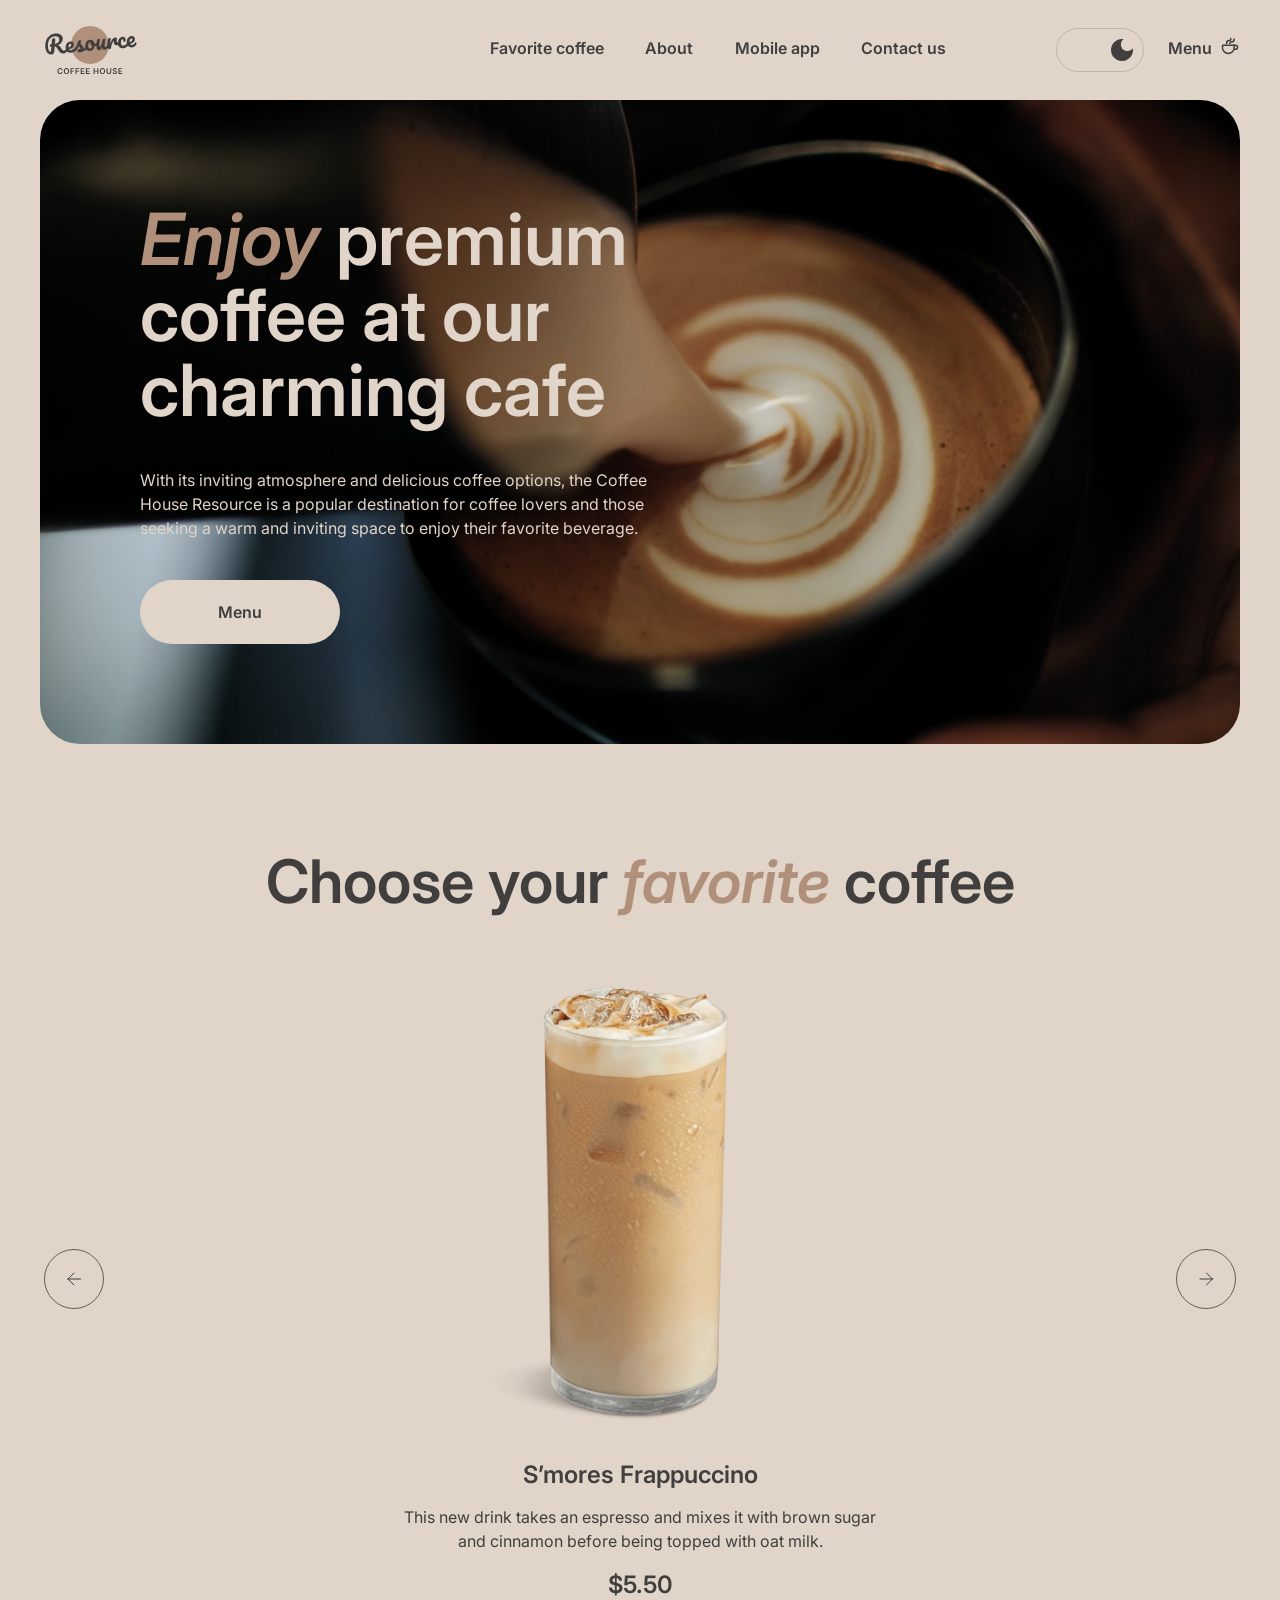
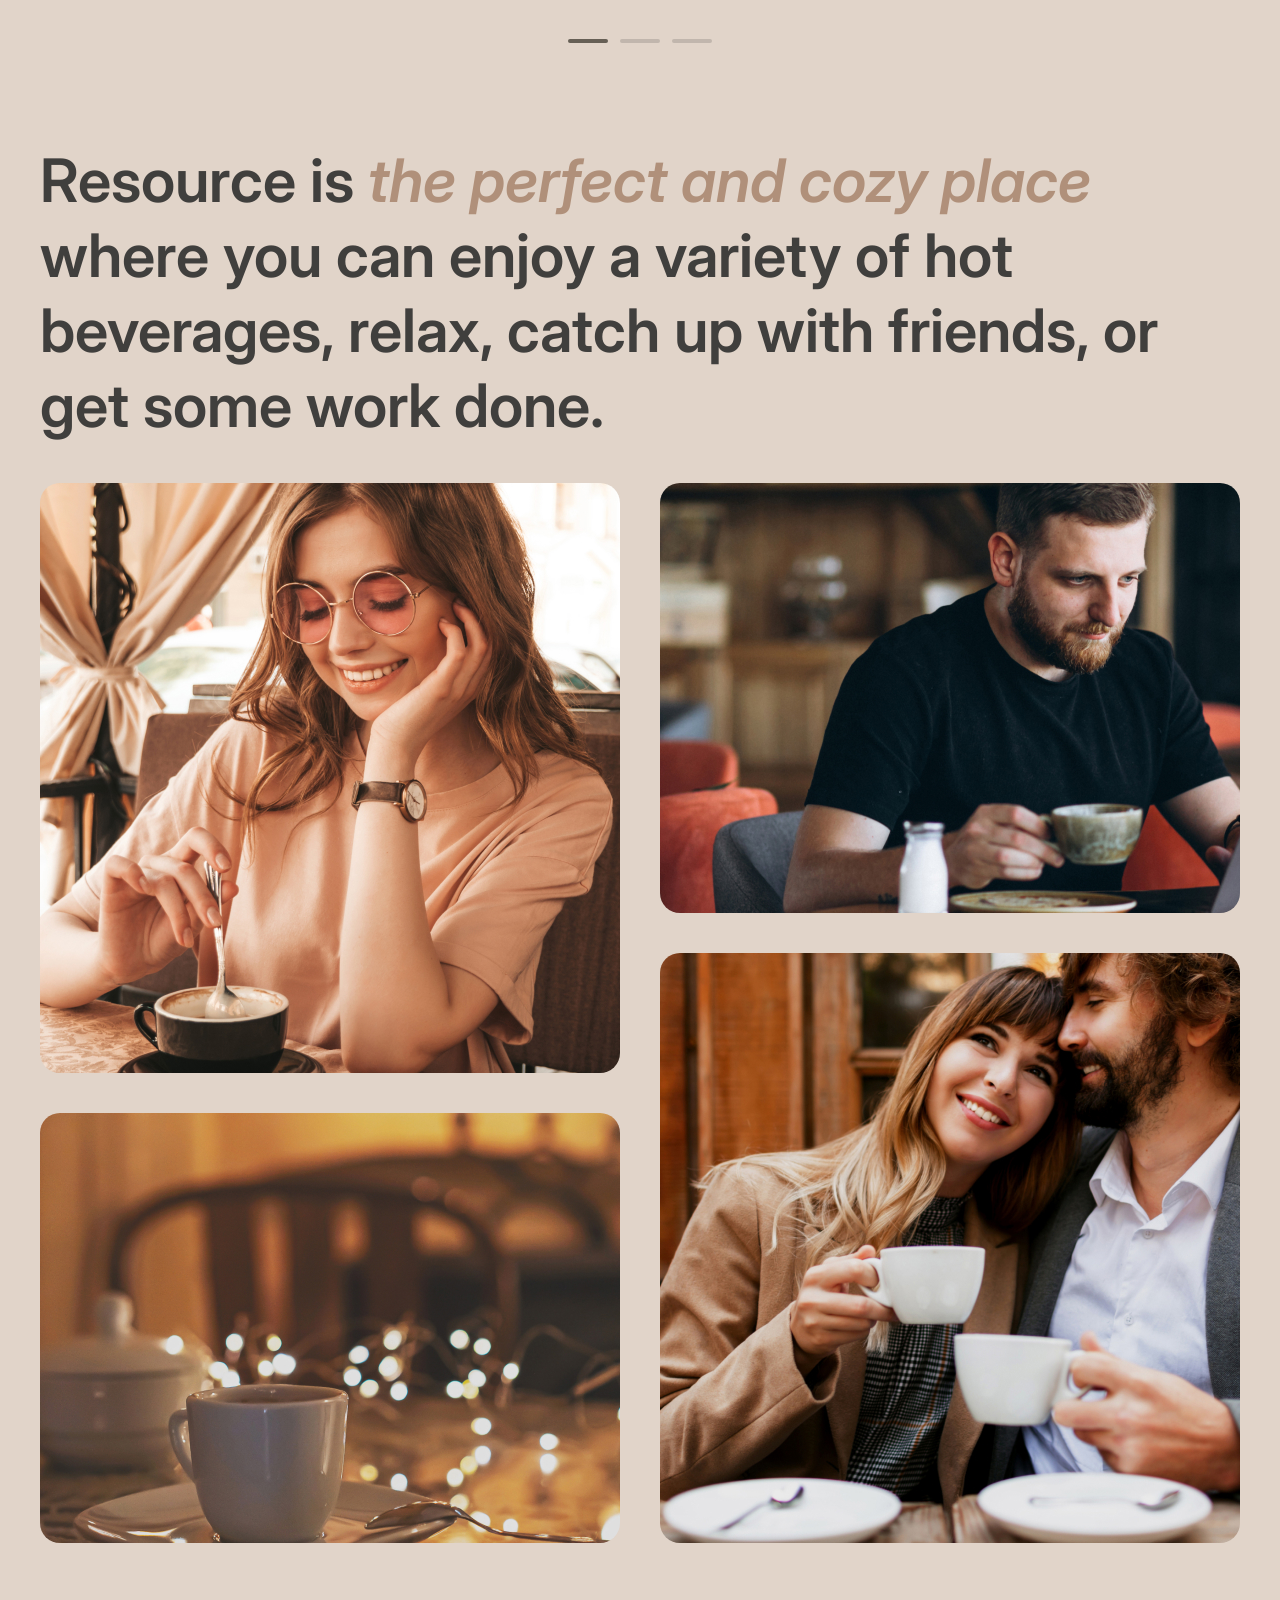
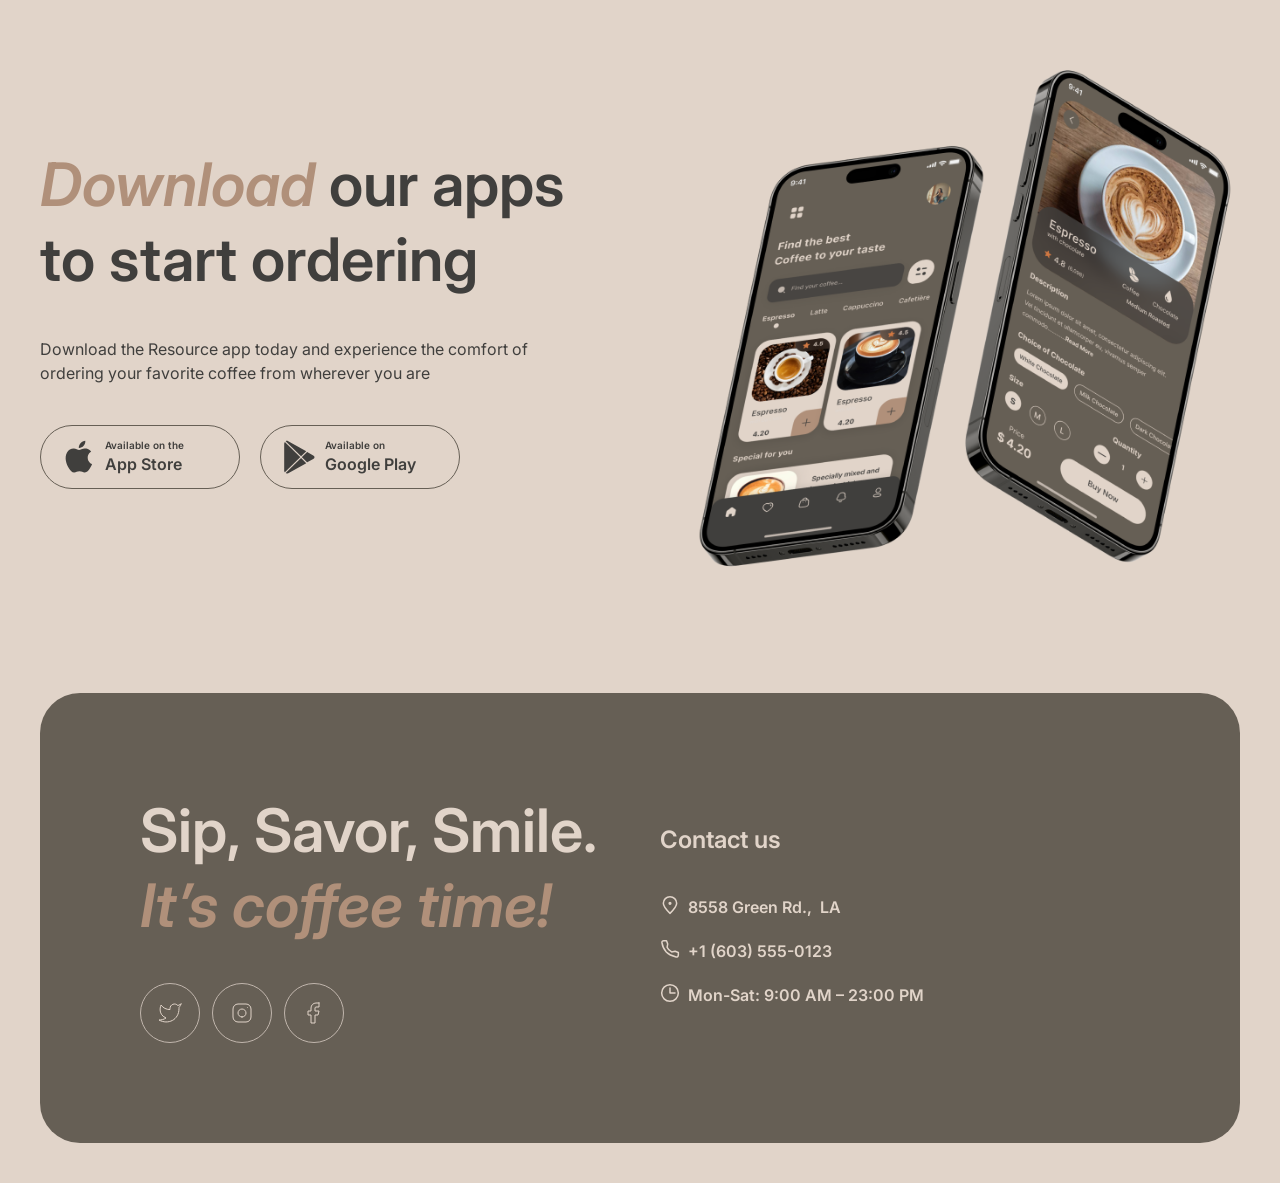
==== commit 6dc12fe0: "feat: implement themes" ====
--- a/pages/home/index.html
+++ b/pages/home/index.html
@@ -1,261 +1,296 @@
-<!DOCTYPE html>
+<!doctype html>
 <html lang="en">
-	<head>
-		<meta charset="UTF-8" />
-		<meta name="viewport" content="width=device-width, initial-scale=1.0" />
-
-		<!--=============== FAVICON ===============-->
-		<link rel="apple-touch-icon" sizes="180x180" href="../../assets/favicon/apple-touch-icon.png" />
-		<link rel="icon" type="image/png" sizes="32x32" href="../../assets/favicon/favicon-32x32.png" />
-		<link rel="icon" type="image/png" sizes="16x16" href="../../assets/favicon/favicon-16x16.png" />
-		<link rel="manifest" href="../../assets/favicon/site.webmanifest" />
-
-		<!--=============== CSS ===============-->
-		<link rel="stylesheet" href="style.css" />
-
-		<title>Coffee House</title>
-	</head>
-	<body>
-		<div class="wrapper">
-			<!--==================== HEADER ====================-->
-			<header class="header">
-				<div class="header__container _container">
-					<div class="header__logo">
-						<a class="logo" href="index.html">
-							<svg class="logo__icon">
-								<use xlink:href="../../assets/svg/sprite.svg#logo"></use>
-							</svg>
-						</a>
-					</div>
-					<div class="header__menu">
-						<nav class="menu">
-							<ul class="menu__list">
-								<li class="menu__item">
-									<a href="#favorite-coffee" class="menu__link link">Favorite coffee</a>
-								</li>
-								<li class="menu__item">
-									<a href="#about" class="menu__link link">About</a>
-								</li>
-								<li class="menu__item">
-									<a href="#mobile-app" class="menu__link link">Mobile app</a>
-								</li>
-								<li class="menu__item">
-									<a href="#contacts" class="menu__link link">Contact us</a>
-								</li>
-							</ul>
-						</nav>
-						<div class="header__coffee-menu image-link">
-							<a class="image-link__link link" href="../menu/index.html">
-								Menu
-								<svg class="coffee__icon">
-									<use xlink:href="../../assets/svg/sprite.svg#coffee-cup"></use>
-								</svg>
-							</a>
-						</div>
-					</div>
-					<div class="menu__icon">
-						<span></span>
-					</div>
-				</div>
-			</header>
-
-			<!--==================== MAIN ====================-->
-			<main class="main">
-				<!--==================== HERO ====================-->
-				<section class="hero" id="hero">
-					<div class="hero__container _container">
-						<div class="hero__box">
-							<div class="hero__content">
-								<h1 class="hero__title"><span class="text_italic">Enjoy</span> premium coffee at our charming cafe</h1>
-								<p class="hero__text">
-									With its inviting atmosphere and delicious coffee options, the Coffee House Resource is a popular
-									destination for coffee lovers and those seeking a warm and inviting space to enjoy their favorite
-									beverage.
-								</p>
-								<a class="hero__button button-primary" href="../menu/index.html">
-									<span class="button-primary__text">Menu</span>
-									<svg class="coffee-icon">
-										<use xlink:href="../../assets/svg/sprite.svg#coffee-cup"></use>
-									</svg>
-								</a>
-							</div>
-						</div>
-					</div>
-				</section>
-				<!--==================== FAVORITE-COFFEE ====================-->
-				<section class="favorite-coffee" id="favorite-coffee">
-					<div class="favorite-coffee__container _container">
-						<div class="favorite-coffee__header header-block">
-							<h2 class="header-block__title">Choose your <span class="text_italic">favorite</span> coffee</h2>
-						</div>
-						<div class="favorite-coffee__column">
-							<div class="favorite-coffee__row">
-								<button class="button-control">
-									<svg class="button-control-icon">
-										<use xlink:href="../../assets/svg/sprite.svg#arrow-left"></use>
-									</svg>
-								</button>
-								<div class="favorite-coffee__content coffee-slider">
-									<img class="coffee-slider__img" src="../../assets/images/coffee-slider/1.png" alt="coffee" />
-									<h3 class="coffee-slider__title">S’mores Frappuccino</h3>
-									<p class="coffee-slider__description">
-										This new drink takes an espresso and mixes it with brown sugar and cinnamon before being topped with
-										oat milk.
-									</p>
-									<span class="coffee-slider__value">$5.50</span>
-								</div>
-								<button class="button-control">
-									<svg class="button-control-icon">
-										<use xlink:href="../../assets/svg/sprite.svg#arrow-right"></use>
-									</svg>
-								</button>
-							</div>
-							<div class="favorite-coffee__progress progress">
-								<span class="dash dash_active"></span>
-								<span class="dash"></span>
-								<span class="dash"></span>
-							</div>
-						</div>
-					</div>
-				</section>
-				<!--==================== ABOUT ====================-->
-				<section class="about" id="about">
-					<div class="about__container _container">
-						<div class="about__header header-block">
-							<h2 class="header-block__title">
-								Resource is <span class="text_italic">the perfect and cozy place</span> where you can enjoy a variety of
-								hot beverages, relax, catch up with friends, or get some work done.
-							</h2>
-						</div>
-						<div class="about__row">
-							<div class="about__column">
-								<div class="about__image-box"></div>
-								<div class="about__image-box"></div>
-							</div>
-							<div class="about__column">
-								<div class="about__image-box"></div>
-								<div class="about__image-box"></div>
-							</div>
-						</div>
-					</div>
-				</section>
-				<!--==================== MOBILE-APP ====================-->
-				<section class="mobile-app" id="mobile-app">
-					<div class="mobile-app__container _container">
-						<div class="mobile-app__row">
-							<div class="mobile-app__content">
-								<div class="mobile-app__header header-block">
-									<h2 class="header-block__title">
-										<span class="text_italic">Download</span> our apps to start ordering
-									</h2>
-								</div>
-								<p class="mobile-app__text">
-									Download the Resource app today and experience the comfort of ordering your favorite coffee from
-									wherever you are
-								</p>
-								<a class="mobile-app__button-mobile button-mobile" href="https://www.apple.com/app-store/">
-									<svg class="button-mobile-icon">
-										<use xlink:href="../../assets/svg/sprite.svg#apple"></use>
-									</svg>
-									<div class="button-mobile__desc">
-										<p class="button-mobile__subtitle">Available on the</p>
-										<p class="button-primary__title">App Store</p>
-									</div>
-								</a>
-								<a
-									class="mobile-app__button-mobile button-mobile"
-									href="https://play.google.com/store/games?hl=en&gl=US"
-								>
-									<svg class="button-mobile-icon">
-										<use xlink:href="../../assets/svg/sprite.svg#gp"></use>
-									</svg>
-									<div class="button-mobile__desc">
-										<p class="button-mobile__subtitle">Available on</p>
-										<p class="button-primary__title">Google Play</p>
-									</div>
-								</a>
-							</div>
-							<div class="mobile-app__screens">
-								<img class="mobile-app__image" src="../../assets/images/mobile-screens.png" alt="mobile screens" />
-							</div>
-						</div>
-					</div>
-				</section>
-			</main>
-
-			<!--==================== FOOTER ====================-->
-			<footer class="footer" id="contacts">
-				<div class="footer__container _container">
-					<div class="footer__box">
-						<div class="footer__row">
-							<div class="footer__content">
-								<div class="footer__header header-block">
-									<h2 class="header-block__title">
-										Sip, Savor, Smile. <span class="text_italic">It’s coffee time!</span>
-									</h2>
-								</div>
-								<div class="footer__socials socials">
-									<ul class="socials__list">
-										<li class="socials__item">
-											<a class="socials__link" href="https://twitter.com/?lang=en">
-												<svg class="social-link-icon">
-													<use xlink:href="../../assets/svg/sprite.svg#twitter"></use>
-												</svg>
-											</a>
-										</li>
-										<li class="socials__item">
-											<a class="socials__link" href="https://www.instagram.com/">
-												<svg class="social-link-icon">
-													<use xlink:href="../../assets/svg/sprite.svg#instagram"></use>
-												</svg>
-											</a>
-										</li>
-										<li class="socials__item">
-											<a class="socials__link" href="https://en-gb.facebook.com/">
-												<svg class="social-link-icon">
-													<use xlink:href="../../assets/svg/sprite.svg#facebook"></use>
-												</svg>
-											</a>
-										</li>
-									</ul>
-								</div>
-							</div>
-							<div class="footer__contacts contacts">
-								<h3 class="contacts__title">Contact us</h3>
-								<ul class="contacts__list">
-									<li class="contacts__item image-link">
-										<a class="contacts__link link" href="https://maps.app.goo.gl/2wCJArQoX7g6WhZb9" target="_blank">
-											<svg class="contact-icon">
-												<use xlink:href="../../assets/svg/sprite.svg#pin-alt"></use>
-											</svg>
-											8558 Green Rd., &nbsp;LA
-										</a>
-									</li>
-									<li class="contacts__item image-link">
-										<a class="contacts__link link" href="tel:+16035550123">
-											<svg class="contact-icon">
-												<use xlink:href="../../assets/svg/sprite.svg#phone"></use>
-											</svg>
-											+1 (603) 555-0123
-										</a>
-									</li>
-									<li class="contacts__item image-link">
-										<a class="contacts__link link" href="#no_scroll">
-											<svg class="contact-icon">
-												<use xlink:href="../../assets/svg/sprite.svg#clock"></use>
-											</svg>
-											Mon-Sat: 9:00 AM – 23:00 PM
-										</a>
-									</li>
-								</ul>
-							</div>
-						</div>
-					</div>
-				</div>
-			</footer>
-		</div>
-
-		<!--==================== SCRIPT JS ====================-->
-		<script src="script.js" defer></script>
-	</body>
+  <head>
+    <meta charset="UTF-8" />
+    <meta name="viewport" content="width=device-width, initial-scale=1.0" />
+
+    <!--=============== FAVICON ===============-->
+    <link rel="apple-touch-icon" sizes="180x180" href="../../assets/favicon/apple-touch-icon.png" />
+    <link rel="icon" type="image/png" sizes="32x32" href="../../assets/favicon/favicon-32x32.png" />
+    <link rel="icon" type="image/png" sizes="16x16" href="../../assets/favicon/favicon-16x16.png" />
+    <link rel="manifest" href="../../assets/favicon/site.webmanifest" />
+
+    <!--=============== CSS ===============-->
+    <link rel="stylesheet" href="style.css" />
+
+    <title>Coffee House</title>
+  </head>
+  <body>
+    <div class="wrapper">
+      <!--==================== HEADER ====================-->
+      <header class="header">
+        <div class="header__container _container">
+          <div class="header__logo">
+            <a class="logo" href="index.html">
+              <svg class="logo__icon">
+                <use xlink:href="../../assets/svg/sprite.svg#logo"></use>
+              </svg>
+            </a>
+          </div>
+          <div class="header__menu">
+            <nav class="menu">
+              <ul class="menu__list">
+                <li class="menu__item">
+                  <a href="#favorite-coffee" class="menu__link link">Favorite coffee</a>
+                </li>
+                <li class="menu__item">
+                  <a href="#about" class="menu__link link">About</a>
+                </li>
+                <li class="menu__item">
+                  <a href="#mobile-app" class="menu__link link">Mobile app</a>
+                </li>
+                <li class="menu__item">
+                  <a href="#contacts" class="menu__link link">Contact us</a>
+                </li>
+              </ul>
+            </nav>
+
+            <div class="header__coffee-menu image-link">
+              <a class="image-link__link link" href="../menu/index.html">
+                Menu
+                <svg class="coffee__icon">
+                  <use xlink:href="../../assets/svg/sprite.svg#coffee-cup"></use>
+                </svg>
+              </a>
+            </div>
+          </div>
+          <div class="header__theme-btn theme-btn">
+            <div class="theme-btn__container">
+              <div class="theme-btn__box theme-btn_active" data-theme="light">
+                <svg class="theme-btn__icon">
+                  <use xlink:href="../../assets/svg/sprite.svg#sun"></use>
+                </svg>
+              </div>
+              <div class="theme-btn__box" data-theme="dark">
+                <svg class="theme-btn__icon">
+                  <use xlink:href="../../assets/svg/sprite.svg#moon"></use>
+                </svg>
+              </div>
+            </div>
+          </div>
+          <div class="menu__icon">
+            <span></span>
+          </div>
+        </div>
+      </header>
+
+      <!--==================== MAIN ====================-->
+      <main class="main">
+        <!--==================== HERO ====================-->
+        <section class="hero" id="hero">
+          <div class="hero__container _container">
+            <div class="hero__box">
+              <div class="hero__content">
+                <h1 class="hero__title">
+                  <span class="text_italic">Enjoy</span> premium coffee at our charming cafe
+                </h1>
+                <p class="hero__text">
+                  With its inviting atmosphere and delicious coffee options, the Coffee House
+                  Resource is a popular destination for coffee lovers and those seeking a warm and
+                  inviting space to enjoy their favorite beverage.
+                </p>
+                <a class="hero__button button-primary" href="../menu/index.html">
+                  <span class="button-primary__text">Menu</span>
+                  <svg class="coffee-icon">
+                    <use xlink:href="../../assets/svg/sprite.svg#coffee-cup"></use>
+                  </svg>
+                </a>
+              </div>
+            </div>
+          </div>
+        </section>
+        <!--==================== FAVORITE-COFFEE ====================-->
+        <section class="favorite-coffee" id="favorite-coffee">
+          <div class="favorite-coffee__container _container">
+            <div class="favorite-coffee__header header-block">
+              <h2 class="header-block__title">
+                Choose your <span class="text_italic">favorite</span> coffee
+              </h2>
+            </div>
+            <div class="favorite-coffee__column">
+              <div class="favorite-coffee__row">
+                <button class="button-control">
+                  <svg class="button-control-icon">
+                    <use xlink:href="../../assets/svg/sprite.svg#arrow-left"></use>
+                  </svg>
+                </button>
+                <div class="favorite-coffee__content coffee-slider">
+                  <img
+                    class="coffee-slider__img"
+                    src="../../assets/images/coffee-slider/1.png"
+                    alt="coffee"
+                  />
+                  <h3 class="coffee-slider__title">S’mores Frappuccino</h3>
+                  <p class="coffee-slider__description">
+                    This new drink takes an espresso and mixes it with brown sugar and cinnamon
+                    before being topped with oat milk.
+                  </p>
+                  <span class="coffee-slider__value">$5.50</span>
+                </div>
+                <button class="button-control">
+                  <svg class="button-control-icon">
+                    <use xlink:href="../../assets/svg/sprite.svg#arrow-right"></use>
+                  </svg>
+                </button>
+              </div>
+              <div class="favorite-coffee__progress progress">
+                <span class="dash dash_active"></span>
+                <span class="dash"></span>
+                <span class="dash"></span>
+              </div>
+            </div>
+          </div>
+        </section>
+        <!--==================== ABOUT ====================-->
+        <section class="about" id="about">
+          <div class="about__container _container">
+            <div class="about__header header-block">
+              <h2 class="header-block__title">
+                Resource is <span class="text_italic">the perfect and cozy place</span> where you
+                can enjoy a variety of hot beverages, relax, catch up with friends, or get some work
+                done.
+              </h2>
+            </div>
+            <div class="about__row">
+              <div class="about__column">
+                <div class="about__image-box"></div>
+                <div class="about__image-box"></div>
+              </div>
+              <div class="about__column">
+                <div class="about__image-box"></div>
+                <div class="about__image-box"></div>
+              </div>
+            </div>
+          </div>
+        </section>
+        <!--==================== MOBILE-APP ====================-->
+        <section class="mobile-app" id="mobile-app">
+          <div class="mobile-app__container _container">
+            <div class="mobile-app__row">
+              <div class="mobile-app__content">
+                <div class="mobile-app__header header-block">
+                  <h2 class="header-block__title">
+                    <span class="text_italic">Download</span> our apps to start ordering
+                  </h2>
+                </div>
+                <p class="mobile-app__text">
+                  Download the Resource app today and experience the comfort of ordering your
+                  favorite coffee from wherever you are
+                </p>
+                <a
+                  class="mobile-app__button-mobile button-mobile"
+                  href="https://www.apple.com/app-store/"
+                >
+                  <svg class="button-mobile-icon">
+                    <use xlink:href="../../assets/svg/sprite.svg#apple"></use>
+                  </svg>
+                  <div class="button-mobile__desc">
+                    <p class="button-mobile__subtitle">Available on the</p>
+                    <p class="button-primary__title">App Store</p>
+                  </div>
+                </a>
+                <a
+                  class="mobile-app__button-mobile button-mobile"
+                  href="https://play.google.com/store/games?hl=en&gl=US"
+                >
+                  <svg class="button-mobile-icon">
+                    <use xlink:href="../../assets/svg/sprite.svg#gp"></use>
+                  </svg>
+                  <div class="button-mobile__desc">
+                    <p class="button-mobile__subtitle">Available on</p>
+                    <p class="button-primary__title">Google Play</p>
+                  </div>
+                </a>
+              </div>
+              <div class="mobile-app__screens">
+                <img
+                  class="mobile-app__image"
+                  src="../../assets/images/mobile-screens.png"
+                  alt="mobile screens"
+                />
+              </div>
+            </div>
+          </div>
+        </section>
+      </main>
+
+      <!--==================== FOOTER ====================-->
+      <footer class="footer" id="contacts">
+        <div class="footer__container _container">
+          <div class="footer__box">
+            <div class="footer__row">
+              <div class="footer__content">
+                <div class="footer__header header-block">
+                  <h2 class="header-block__title">
+                    Sip, Savor, Smile. <span class="text_italic">It’s coffee time!</span>
+                  </h2>
+                </div>
+                <div class="footer__socials socials">
+                  <ul class="socials__list">
+                    <li class="socials__item">
+                      <a class="socials__link" href="https://twitter.com/?lang=en">
+                        <svg class="social-link-icon">
+                          <use xlink:href="../../assets/svg/sprite.svg#twitter"></use>
+                        </svg>
+                      </a>
+                    </li>
+                    <li class="socials__item">
+                      <a class="socials__link" href="https://www.instagram.com/">
+                        <svg class="social-link-icon">
+                          <use xlink:href="../../assets/svg/sprite.svg#instagram"></use>
+                        </svg>
+                      </a>
+                    </li>
+                    <li class="socials__item">
+                      <a class="socials__link" href="https://en-gb.facebook.com/">
+                        <svg class="social-link-icon">
+                          <use xlink:href="../../assets/svg/sprite.svg#facebook"></use>
+                        </svg>
+                      </a>
+                    </li>
+                  </ul>
+                </div>
+              </div>
+              <div class="footer__contacts contacts">
+                <h3 class="contacts__title">Contact us</h3>
+                <ul class="contacts__list">
+                  <li class="contacts__item image-link">
+                    <a
+                      class="contacts__link link"
+                      href="https://maps.app.goo.gl/2wCJArQoX7g6WhZb9"
+                      target="_blank"
+                    >
+                      <svg class="contact-icon">
+                        <use xlink:href="../../assets/svg/sprite.svg#pin-alt"></use>
+                      </svg>
+                      8558 Green Rd., &nbsp;LA
+                    </a>
+                  </li>
+                  <li class="contacts__item image-link">
+                    <a class="contacts__link link" href="tel:+16035550123">
+                      <svg class="contact-icon">
+                        <use xlink:href="../../assets/svg/sprite.svg#phone"></use>
+                      </svg>
+                      +1 (603) 555-0123
+                    </a>
+                  </li>
+                  <li class="contacts__item image-link">
+                    <a class="contacts__link link" href="#no_scroll">
+                      <svg class="contact-icon">
+                        <use xlink:href="../../assets/svg/sprite.svg#clock"></use>
+                      </svg>
+                      Mon-Sat: 9:00 AM – 23:00 PM
+                    </a>
+                  </li>
+                </ul>
+              </div>
+            </div>
+          </div>
+        </div>
+      </footer>
+    </div>
+
+    <!--==================== SCRIPT JS ====================-->
+    <script src="script.js" defer></script>
+  </body>
 </html>
--- a/pages/home/style.css
+++ b/pages/home/style.css
@@ -110,6 +110,17 @@
   overflow: hidden;
 }
 
+body.dark {
+  --text-dark: #e1d4c9;
+  --text-light: #e1d4c9;
+  --text-accent: #b0907a;
+  --background-body: #292826;
+  --background-container: #403f3d;
+  --background-backdrop: rgba(41, 40, 38, 0.8);
+  --border-light: #665f55;
+  --border-dark: #c1b6ad;
+}
+
 ._container {
   max-width: 1440px;
   margin: 0 auto;
@@ -166,6 +177,7 @@
   align-items: center;
   min-height: 60px;
   margin-bottom: 2rem;
+  position: relative;
 }
 
 /*========== logo ==========*/
@@ -181,6 +193,7 @@
 .logo__icon {
   width: 100px;
   height: 60px;
+  color: var(--text-dark);
 }
 
 /*========== header menu ==========*/
@@ -214,6 +227,45 @@
   vertical-align: top;
 }
 
+.theme-btn {
+  position: absolute;
+  right: 136px;
+  border: 1px solid var(--border-light);
+  border-radius: 100px;
+  padding: 3px;
+  width: 88px;
+  height: 44px;
+}
+
+.theme-btn__container {
+  display: flex;
+  align-items: center;
+  justify-content: space-between;
+}
+
+.theme-btn__box {
+  display: flex;
+  align-items: center;
+  justify-content: center;
+  width: 36px;
+  height: 36px;
+  cursor: pointer;
+}
+
+.theme-btn_active {
+  border-radius: 100px;
+  background-color: var(--text-accent);
+}
+
+.theme-btn__icon {
+  width: 22px;
+  height: 22px;
+}
+
+[data-theme='dark'] .theme-btn__icon {
+  color: var(--text-dark);
+}
+
 /*========== burger ===========*/
 .menu__icon {
   display: none;
@@ -227,6 +279,7 @@
 /*========== hero ===========*/
 .hero__container {
   margin-bottom: 10rem;
+  user-select: none;
 }
 
 .hero__box {
@@ -339,10 +392,11 @@
 @media (hover: hover) and (pointer: fine) {
   .button-control:hover {
     background-color: var(--background-container);
+    border-color: var(--background-container);
   }
 
   .button-control:hover .button-control-icon {
-    stroke: var(--border-light);
+    stroke: var(--text-light);
   }
 }
 
@@ -489,7 +543,7 @@
   width: 200px;
   padding: 1.2rem 2rem;
   border-radius: 100px;
-  background-color: var(--text-light);
+  background-color: transparent;
   border: 1px solid var(--border-dark);
   color: var(--text-dark);
   font-weight: var(--font-semi-bold);
@@ -522,6 +576,7 @@
   .button-mobile:hover {
     color: var(--text-light);
     background-color: var(--background-container);
+    border-color: var(--background-container);
   }
 
   .button-mobile:hover .button-mobile-icon {
@@ -589,6 +644,7 @@
 @media (hover: hover) and (pointer: fine) {
   .socials__link:hover {
     background-color: var(--background-body);
+    border-color: var(--background-body);
   }
 
   .socials__link:hover .social-link-icon {
@@ -626,3 +682,271 @@
   height: 20px;
   vertical-align: top;
 }
+
+/*=============== BREAKPOINTS ===============*/
+/* For large devices */
+@media screen and (max-width: 1300px) {
+  .header__menu {
+    width: 750px;
+  }
+
+  .footer__row {
+    gap: 4rem;
+  }
+}
+
+/* For medium devices */
+@media screen and (max-width: 1024px) {
+  .header__menu {
+    width: 650px;
+  }
+
+  .menu {
+    width: 400px;
+  }
+
+  .hero__box {
+    padding: 10rem 8rem;
+  }
+
+  .about__column {
+    flex: 100%;
+    max-width: 100%;
+  }
+
+  .about__image-box {
+    margin: 0 auto;
+  }
+
+  .about__column:first-child .about__image-box:last-child,
+  .about__column:last-child .about__image-box:first-child {
+    display: none;
+  }
+
+  .mobile-app__row {
+    flex-direction: column;
+    gap: 10rem;
+  }
+
+  .mobile-app__content,
+  .mobile-app__screens {
+    flex: 100%;
+    max-width: 100%;
+  }
+
+  .footer__row {
+    flex-direction: column;
+    align-items: flex-start;
+    gap: 10rem;
+  }
+
+  .footer__content,
+  .footer__contacts {
+    flex: 100%;
+    max-width: 100%;
+  }
+}
+
+@media screen and (max-width: 880px) {
+  .header__menu {
+    width: 580px;
+  }
+
+  .menu {
+    width: 380px;
+  }
+
+  .footer__box {
+    padding: 10rem 6rem;
+  }
+}
+
+/* For small devices */
+@media screen and (max-width: 768px) {
+  .coffee-icon {
+    opacity: 1;
+  }
+
+  .button-primary__text {
+    margin-right: 2.9rem;
+  }
+
+  .menu__icon {
+    display: block;
+    position: relative;
+    width: 44px;
+    height: 44px;
+    cursor: pointer;
+    border-radius: 100px;
+    border: 1px solid var(--border-dark);
+  }
+
+  .menu__icon span,
+  .menu__icon::before,
+  .menu__icon::after {
+    left: 0;
+    position: absolute;
+    width: 18px;
+    height: 0px;
+    transition: all 0.3s ease 0s;
+    background-color: var(--text-dark);
+  }
+
+  .menu__icon span {
+    top: 50%;
+    transform: scale(1) translate(0px, -50%);
+  }
+
+  .menu__icon::before,
+  .menu__icon::after {
+    content: '';
+    display: block;
+    height: 2px;
+    border-radius: 2px;
+  }
+
+  .menu__icon::before {
+    top: 16px;
+    left: 12px;
+  }
+
+  .menu__icon::after {
+    bottom: 16px;
+    left: 12px;
+  }
+
+  .menu__icon._active::before {
+    transform: rotateZ(45deg) translate(3px, 3px);
+  }
+
+  .menu__icon._active::after {
+    transform: rotateZ(-45deg) translate(3px, -3px);
+  }
+
+  .header__menu {
+    width: 100%;
+    height: 100%;
+    position: fixed;
+    top: 100px;
+    right: 0px;
+    z-index: 10;
+    flex-direction: column;
+    align-items: center;
+    justify-content: start;
+    padding: 6rem 4rem;
+    background-color: var(--background-body);
+    transform: translateX(100%);
+    transition: transform 0.3s ease 0s;
+    overflow: hidden;
+  }
+
+  .menu__list {
+    flex-direction: column;
+    align-items: center;
+    gap: 6rem;
+    margin-bottom: 10rem;
+  }
+
+  .header__menu._active {
+    transform: translateX(0%);
+  }
+
+  .header__menu .menu__item,
+  .header__menu .image-link {
+    height: 40px;
+  }
+
+  .header__menu .link {
+    font-size: var(--big-font-size);
+    line-height: 125%;
+    border-bottom: none;
+  }
+
+  .coffee__icon {
+    margin-left: 0.8rem;
+    width: 40px;
+    height: 40px;
+    color: var(--text-dark);
+  }
+
+  .theme-btn {
+    right: 108px;
+  }
+
+  .hero__box {
+    padding: 10.1rem 6rem 10rem;
+  }
+
+  .favorite-coffee__column {
+    padding: 0;
+  }
+
+  .about__image-box {
+    max-width: 100%;
+  }
+}
+
+@media screen and (max-width: 720px) {
+  .hero__box {
+    padding: 8rem 2rem;
+  }
+
+  .favorite-coffee__row {
+    justify-content: center;
+  }
+
+  .button-control {
+    display: none;
+  }
+
+  .footer__box {
+    padding: 8rem 4rem;
+  }
+
+  .footer__row {
+    gap: 8rem;
+  }
+}
+
+@media screen and (max-width: 570px) {
+  ._container {
+    padding: 0 2rem;
+  }
+
+  .theme-btn {
+    right: 72px;
+  }
+}
+
+@media screen and (max-width: 462px) {
+  .mobile-app__row {
+    gap: 4rem;
+  }
+}
+
+@media screen and (max-width: 426px) {
+  ._container {
+    padding: 0 1.6rem;
+  }
+
+  .header__menu {
+    padding: 6rem 1.6rem;
+  }
+
+  .hero__box {
+    padding: 6rem 1.6rem;
+  }
+
+  .hero__title {
+    line-height: 115%;
+    margin-bottom: 3.9rem;
+  }
+
+  .footer__box {
+    padding: 6rem 1.6rem;
+  }
+
+  .footer__row {
+    gap: 4rem;
+  }
+}
